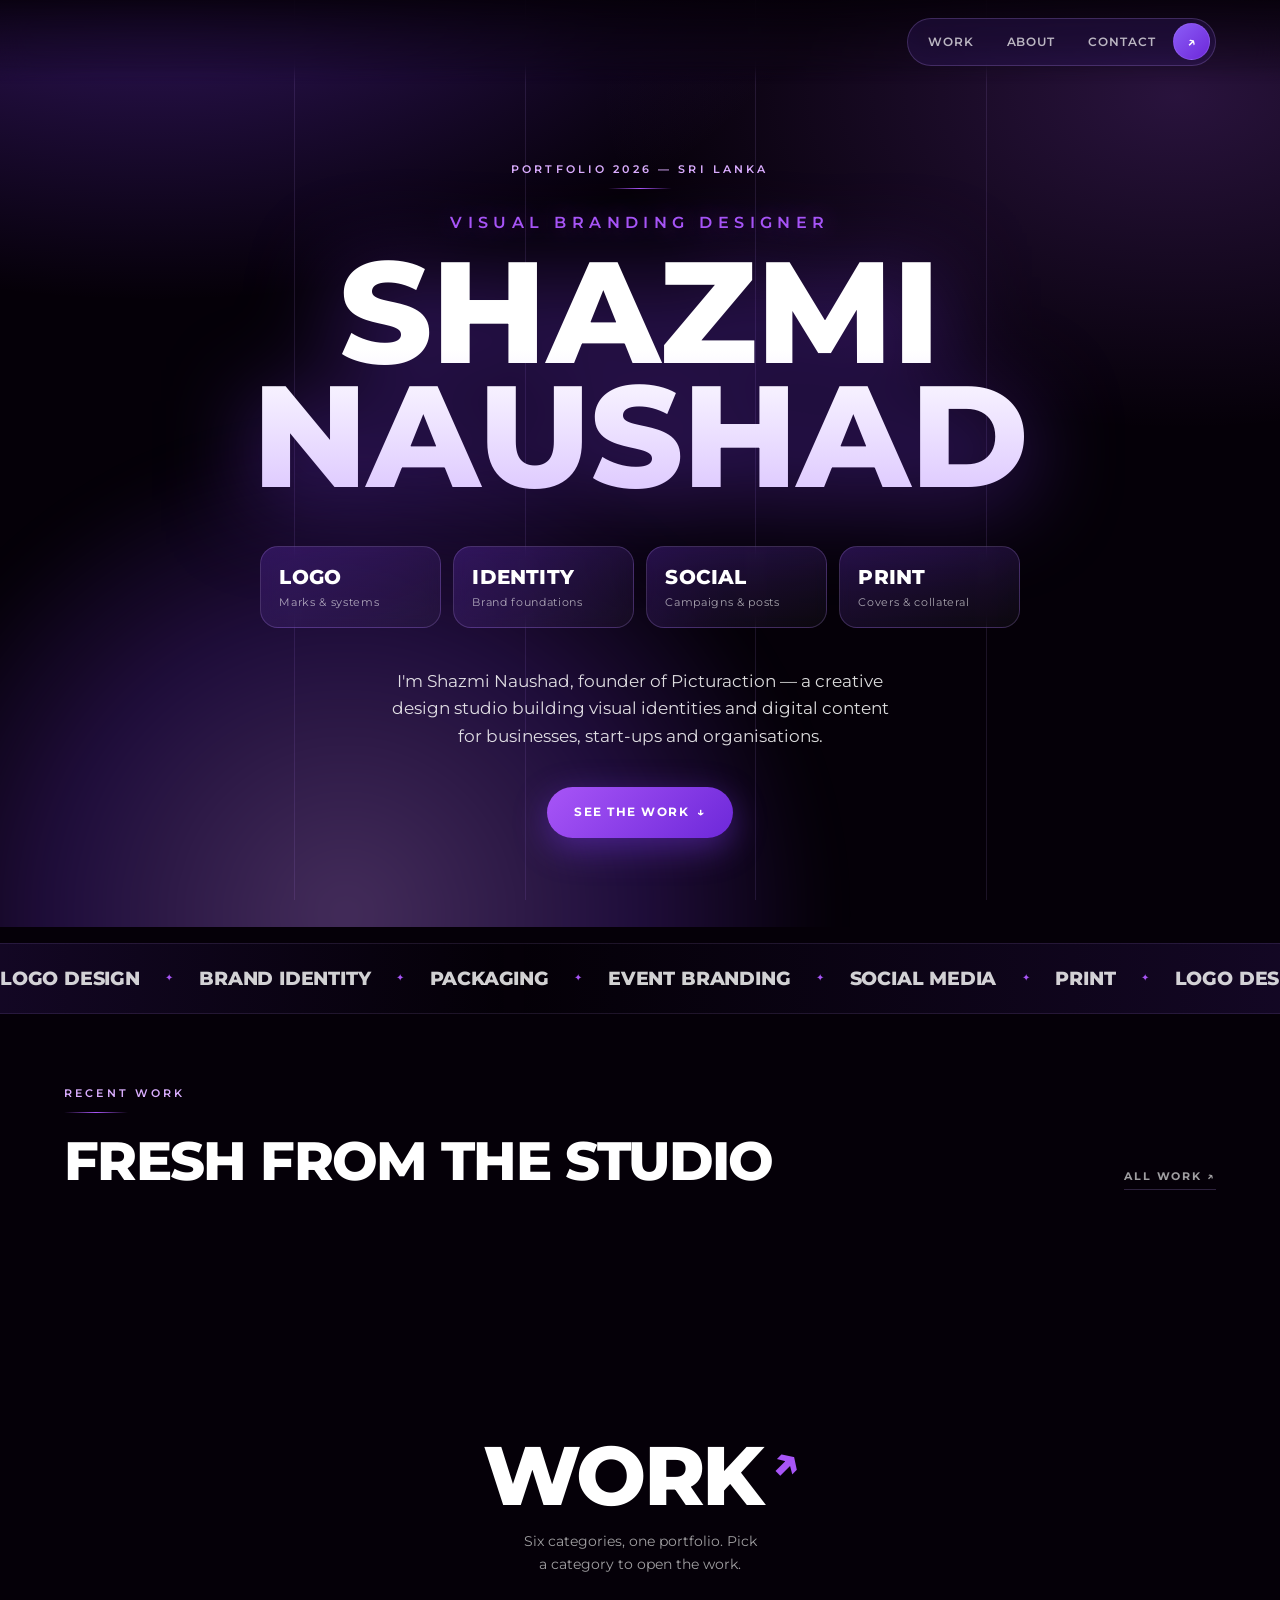
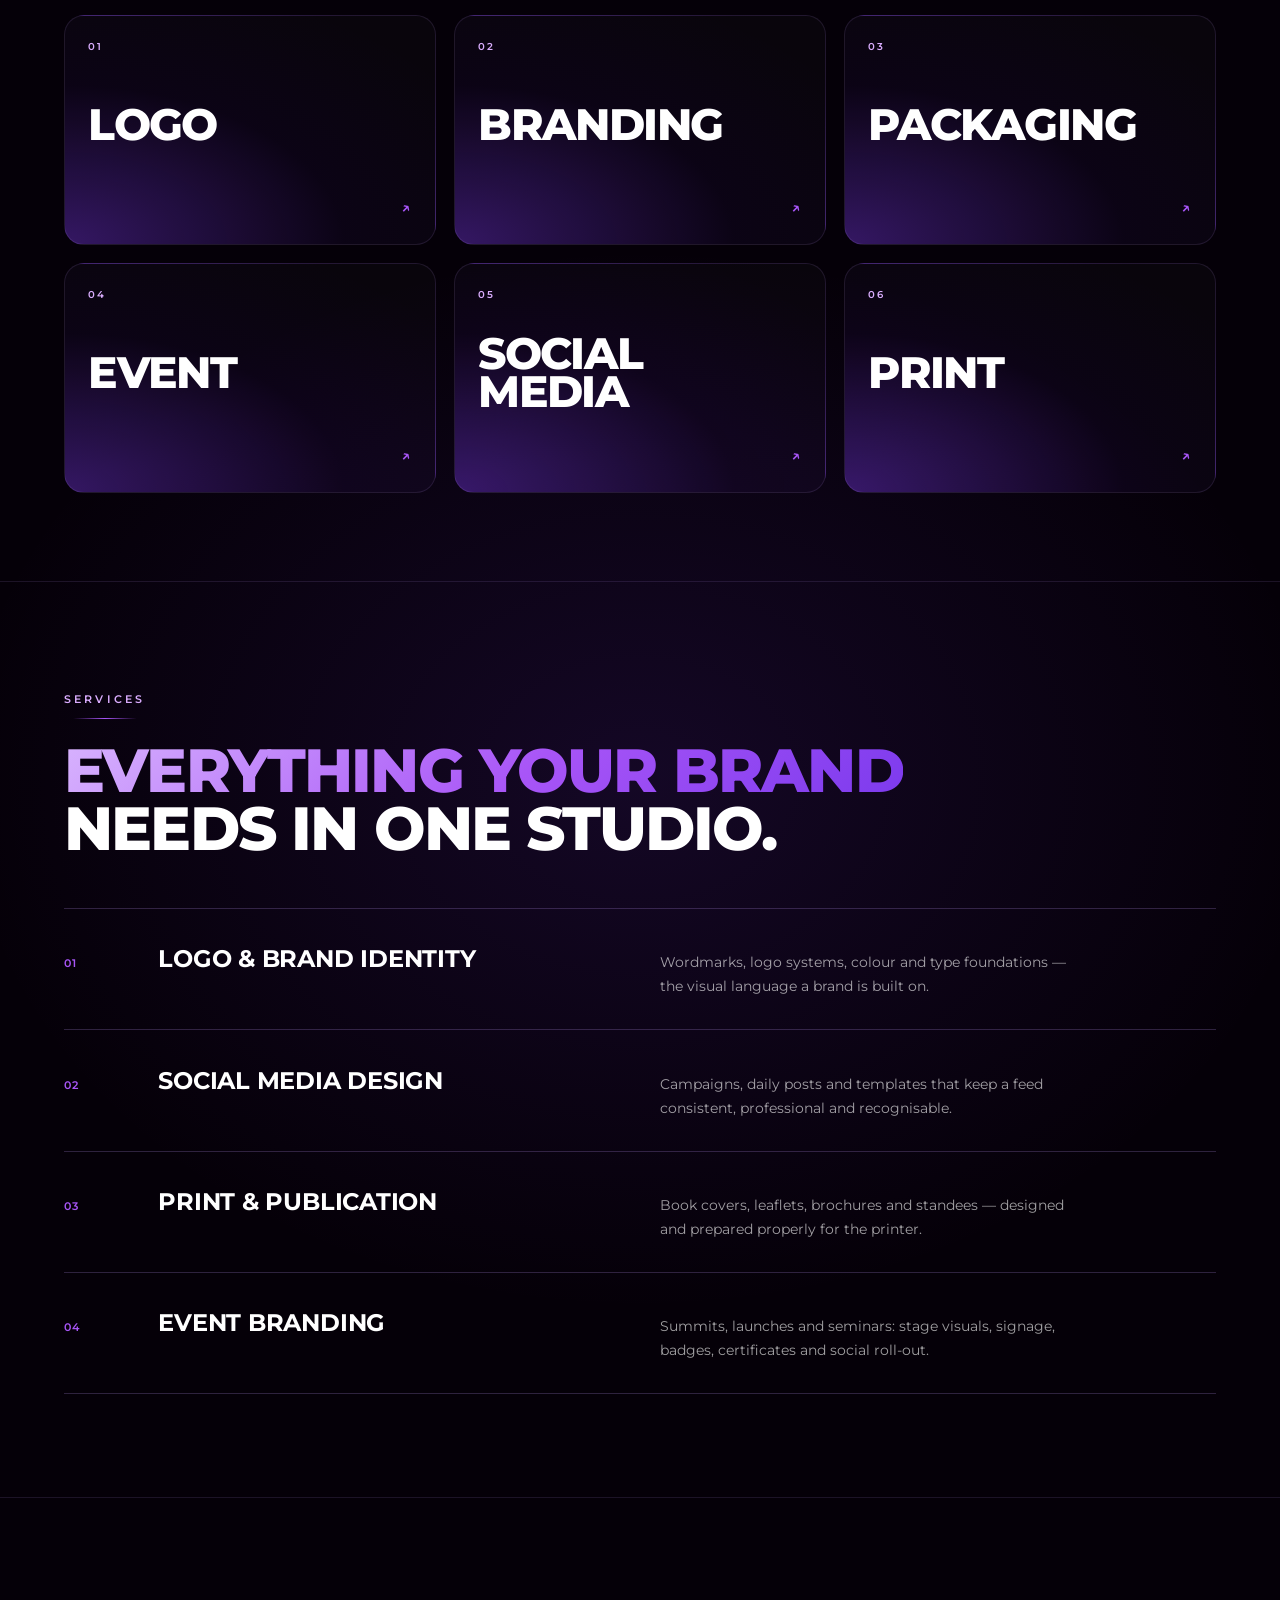
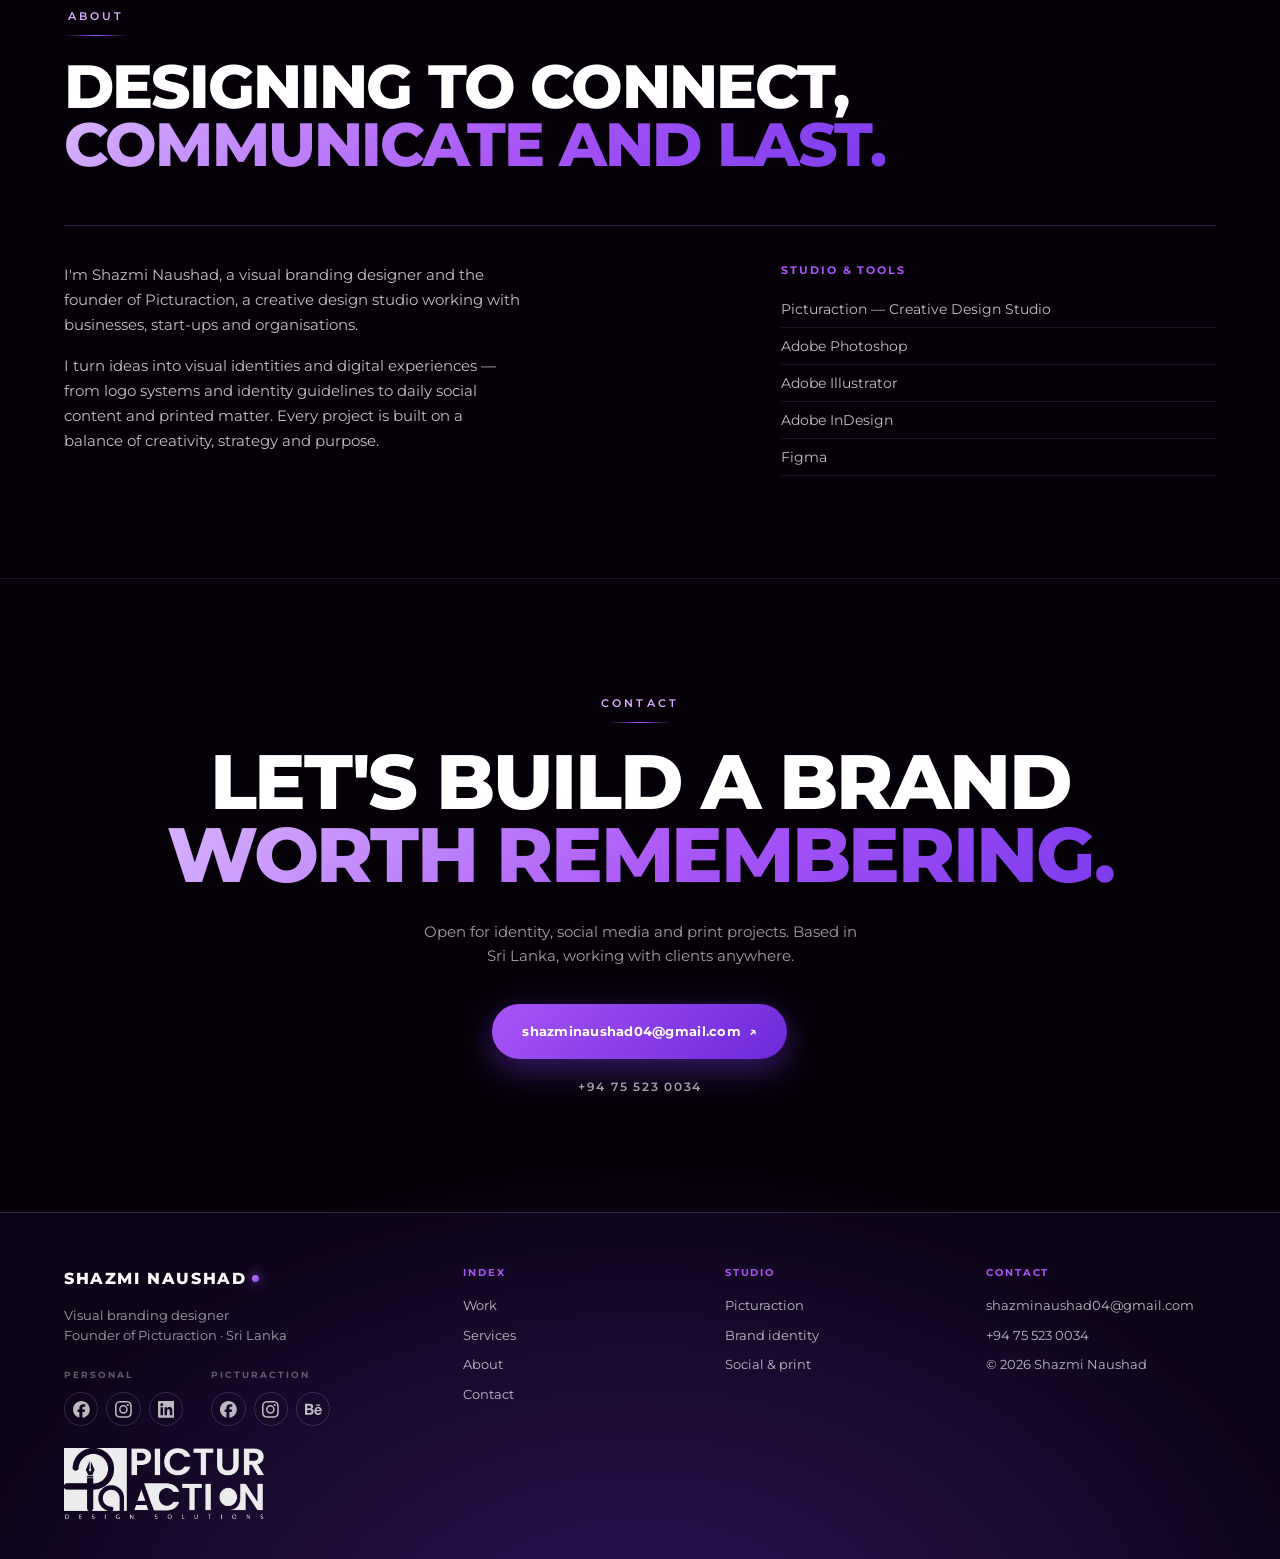
==== index.html @ e9bc5997 "Add files via upload" ====
<!DOCTYPE html>
<html lang="en">
<head>
<meta charset="utf-8" />
<meta name="viewport" content="width=device-width, initial-scale=1, viewport-fit=cover" />
<meta name="theme-color" content="#000000" />
  <link rel="icon" href="data:image/svg+xml,%3Csvg xmlns='http://www.w3.org/2000/svg' viewBox='0 0 32 32'%3E%3Crect width='32' height='32' rx='8' fill='%23050008'/%3E%3Ccircle cx='16' cy='16' r='7' fill='%23a855f7'/%3E%3C/svg%3E" />
<title>Shazmi Naushad — Visual Branding Designer</title>
<meta name="description" content="Visual branding designer and founder of Picturaction, based in Sri Lanka. Logo and brand identity, packaging, social media and print — selected work from the 2026 portfolio." />
<meta property="og:type" content="website" />
<meta property="og:site_name" content="Shazmi Naushad" />
<meta property="og:title" content="Shazmi Naushad — Visual Branding Designer" />
<meta property="og:description" content="Visual branding designer and founder of Picturaction, based in Sri Lanka. Logo and brand identity, packaging, social media and print — selected work from the 2026 portfolio." />
<meta property="og:url" content="<!--ORIGIN-->/" />
<meta property="og:image" content="<!--ORIGIN-->/share.jpg" />
<meta property="og:image:secure_url" content="<!--ORIGIN-->/share.jpg" />
<meta property="og:image:type" content="image/jpeg" />
<meta property="og:image:width" content="1200" />
<meta property="og:image:height" content="630" />
<meta property="og:image:alt" content="Shazmi Naushad portfolio cover — dark violet hero with the name Shazmi Naushad set in heavy uppercase type" />
<meta name="twitter:card" content="summary_large_image" />
<meta name="twitter:title" content="Shazmi Naushad — Visual Branding Designer" />
<meta name="twitter:description" content="Visual branding designer and founder of Picturaction, based in Sri Lanka. Logo and brand identity, packaging, social media and print — selected work from the 2026 portfolio." />
<meta name="twitter:image" content="<!--ORIGIN-->/share.jpg" />
<meta name="twitter:image:alt" content="Shazmi Naushad portfolio cover — dark violet hero with the name Shazmi Naushad set in heavy uppercase type" />
<link rel="canonical" href="<!--ORIGIN-->/" />
<link rel="preconnect" href="https://fonts.googleapis.com" />
<link rel="preconnect" href="https://fonts.gstatic.com" crossorigin />
<link href="https://fonts.googleapis.com/css2?family=Montserrat:wght@400;500;600;700;800&display=swap" rel="stylesheet" />
<link rel="stylesheet" href="styles.css" />
<script>document.documentElement.classList.add('js');</script>
</head>
<body>
<a class="skip" href="#work">Skip to work</a>

<div class="grid-lines" aria-hidden="true">
  <span></span><span></span><span></span><span></span><span></span>
</div>

<header class="topbar">
  <div class="page topbar-inner">
    <nav class="pill" aria-label="Sections">
      <a href="#work">Work</a>
      <a href="#about">About</a>
      <a href="#contact">Contact</a>
      <a class="round" href="mailto:shazminaushad04@gmail.com" aria-label="Email me">↗</a>
    </nav>
  </div>
</header>

<main id="top">
  <section class="hero">
    <div class="glow" aria-hidden="true"></div>
    <div class="page hero-inner">
      <p class="eyebrow" data-reveal>Portfolio 2026 — Sri Lanka</p>
      <h1 data-reveal>
        <span class="h1-kicker">visual branding designer</span>
        <span class="h1-name">shazmi<br />naushad</span>
      </h1>

      <div class="stats" data-stagger>
        <div class="stat" data-reveal><strong>Logo</strong><span>Marks &amp; systems</span></div>
        <div class="stat" data-reveal><strong>Identity</strong><span>Brand foundations</span></div>
        <div class="stat" data-reveal><strong>Social</strong><span>Campaigns &amp; posts</span></div>
        <div class="stat" data-reveal><strong>Print</strong><span>Covers &amp; collateral</span></div>
      </div>

      <p class="hero-copy" data-reveal>I'm Shazmi Naushad, founder of Picturaction — a creative design studio building visual identities and digital content for businesses, start-ups and organisations.</p>

      <a class="btn-primary" href="#work" data-reveal>See the work <span aria-hidden="true">↓</span></a>
    </div>
  </section>

  <div class="marquee" aria-hidden="true">
    <div class="marquee-track">
      <div class="marquee-group">
        <span>logo design</span><i>✦</i><span>brand identity</span><i>✦</i><span>packaging</span><i>✦</i><span>event branding</span><i>✦</i><span>social media</span><i>✦</i><span>print</span><i>✦</i>
      </div>
      <div class="marquee-group">
        <span>logo design</span><i>✦</i><span>brand identity</span><i>✦</i><span>packaging</span><i>✦</i><span>event branding</span><i>✦</i><span>social media</span><i>✦</i><span>print</span><i>✦</i>
      </div>
    </div>
  </div>

  <section class="recent" aria-labelledby="recent-title">
    <div class="page recent-head">
      <p class="eyebrow" data-reveal>Recent work</p>
      <div class="recent-row" data-reveal>
        <h2 id="recent-title" class="recent-title">Fresh from the studio</h2>
        <a class="link-arrow" href="#work">All work <span aria-hidden="true">↗</span></a>
      </div>
    </div>
    <div class="rail" data-rail>
      <!--RAIL-->
    </div>
  </section>

  <section id="work" class="work">
    <div class="page">
      <div class="sec-head" data-reveal>
        <h2>Work <span class="arrow" aria-hidden="true">↗</span></h2>
        <p class="sec-sub">Six categories, one portfolio. Pick a category to open the work.</p>
      </div>

      <div class="cat-grid" data-stagger>
        <a class="cat" data-reveal data-tilt href="logo.html">
          <span class="cat-num">01</span>
          <h3>Logo</h3>
          <span class="cat-foot"><span><!--COUNT:logo--></span><span class="cat-arrow" aria-hidden="true">↗</span></span>
        </a>
        <a class="cat" data-reveal data-tilt href="branding.html">
          <span class="cat-num">02</span>
          <h3>Branding</h3>
          <span class="cat-foot"><span><!--COUNT:branding--></span><span class="cat-arrow" aria-hidden="true">↗</span></span>
        </a>
        <a class="cat" data-reveal data-tilt href="packaging.html">
          <span class="cat-num">03</span>
          <h3>Packaging</h3>
          <span class="cat-foot"><span><!--COUNT:packaging--></span><span class="cat-arrow" aria-hidden="true">↗</span></span>
        </a>
        <a class="cat" data-reveal data-tilt href="event.html">
          <span class="cat-num">04</span>
          <h3>Event</h3>
          <span class="cat-foot"><span><!--COUNT:event--></span><span class="cat-arrow" aria-hidden="true">↗</span></span>
        </a>
        <a class="cat" data-reveal data-tilt href="social.html">
          <span class="cat-num">05</span>
          <h3>Social Media</h3>
          <span class="cat-foot"><span><!--COUNT:social--></span><span class="cat-arrow" aria-hidden="true">↗</span></span>
        </a>
        <a class="cat" data-reveal data-tilt href="print.html">
          <span class="cat-num">06</span>
          <h3>Print</h3>
          <span class="cat-foot"><span><!--COUNT:print--></span><span class="cat-arrow" aria-hidden="true">↗</span></span>
        </a>
      </div>
    </div>
  </section>

  <section id="services" class="services">
    <div class="page">
      <p class="eyebrow">Services</p>
      <h2 class="big-head" data-reveal><span class="violet">Everything your brand</span> needs in one studio.</h2>

      <div class="service-list" data-stagger>
        <div class="service" data-reveal>
          <span class="num">01</span>
          <h3>Logo &amp; brand identity</h3>
          <p>Wordmarks, logo systems, colour and type foundations — the visual language a brand is built on.</p>
        </div>
        <div class="service" data-reveal>
          <span class="num">02</span>
          <h3>Social media design</h3>
          <p>Campaigns, daily posts and templates that keep a feed consistent, professional and recognisable.</p>
        </div>
        <div class="service" data-reveal>
          <span class="num">03</span>
          <h3>Print &amp; publication</h3>
          <p>Book covers, leaflets, brochures and standees — designed and prepared properly for the printer.</p>
        </div>
        <div class="service" data-reveal>
          <span class="num">04</span>
          <h3>Event branding</h3>
          <p>Summits, launches and seminars: stage visuals, signage, badges, certificates and social roll-out.</p>
        </div>
      </div>
    </div>
  </section>

  <section id="about" class="about">
    <div class="page about-inner">
      <p class="eyebrow">About</p>
      <h2 class="big-head" data-reveal">Designing to connect, <span class="violet">communicate and last.</span></h2>

      <div class="about-cols" data-reveal>
        <div>
          <p>I'm Shazmi Naushad, a visual branding designer and the founder of Picturaction, a creative design studio working with businesses, start-ups and organisations.</p>
          <p>I turn ideas into visual identities and digital experiences — from logo systems and identity guidelines to daily social content and printed matter. Every project is built on a balance of creativity, strategy and purpose.</p>
        </div>
        <div>
          <h3 class="col-title">Studio &amp; tools</h3>
          <ul class="list">
            <li>Picturaction — Creative Design Studio</li>
            <li>Adobe Photoshop</li>
            <li>Adobe Illustrator</li>
            <li>Adobe InDesign</li>
            <li>Figma</li>
          </ul>
        </div>
      </div>
    </div>
  </section>

  <section id="contact" class="contact">
    <div class="page">
      <p class="eyebrow">Contact</p>
      <h2 class="contact-head" data-reveal>Let's build a brand<br /><span class="violet">worth remembering.</span></h2>
      <p class="contact-copy" data-reveal>Open for identity, social media and print projects. Based in Sri Lanka, working with clients anywhere.</p>
      <a class="btn-primary btn-mail" data-reveal href="mailto:shazminaushad04@gmail.com">shazminaushad04@gmail.com <span aria-hidden="true">↗</span></a>
      <a class="phone" data-reveal href="tel:+94755230034">+94 75 523 0034</a>
    </div>
  </section>
</main>

<footer class="site-footer">
  <div class="page footer-inner">
    <div class="footer-brand">
      <p class="logo">shazmi naushad<span class="logo-dot" aria-hidden="true"></span></p>
      <p class="footer-note">Visual branding designer<br />Founder of Picturaction · Sri Lanka</p>
      <div class="socials">
        <div class="social-group">
          <span class="social-label">Personal</span>
          <span class="social-row">
            <a class="social" href="https://www.facebook.com/mohammed.shazmi.1" target="_blank" rel="noopener noreferrer" aria-label="Facebook — Shazmi Naushad"><svg viewBox="0 0 24 24" aria-hidden="true" focusable="false"><path d="M9.101 23.691v-7.98H6.627v-3.667h2.474v-1.58c0-4.085 1.848-5.978 5.858-5.978.401 0 .955.042 1.468.103a8.68 8.68 0 0 1 1.141.195v3.325a8.623 8.623 0 0 0-.653-.036 26.805 26.805 0 0 0-.733-.009c-.707 0-1.259.096-1.675.309a1.686 1.686 0 0 0-.679.622c-.258.42-.374.995-.374 1.752v1.297h3.919l-.386 2.103-.287 1.564h-3.246v8.245C19.396 23.238 24 18.179 24 12.044c0-6.627-5.373-12-12-12s-12 5.373-12 12c0 5.628 3.874 10.35 9.101 11.647Z"/></svg></a>
            <a class="social" href="https://www.instagram.com/shaz.miiiiii/" target="_blank" rel="noopener noreferrer" aria-label="Instagram — Shazmi Naushad"><svg viewBox="0 0 24 24" aria-hidden="true" focusable="false"><path d="M7.0301.084c-1.2768.0602-2.1487.264-2.911.5634-.7888.3075-1.4575.72-2.1228 1.3877-.6652.6677-1.075 1.3368-1.3802 2.127-.2954.7638-.4956 1.6365-.552 2.914-.0564 1.2775-.0689 1.6882-.0626 4.947.0062 3.2586.0206 3.6671.0825 4.9473.061 1.2765.264 2.1482.5635 2.9107.308.7889.72 1.4573 1.388 2.1228.6679.6655 1.3365 1.0743 2.1285 1.38.7632.295 1.6361.4961 2.9134.552 1.2773.056 1.6884.069 4.9462.0627 3.2578-.0062 3.668-.0207 4.9478-.0814 1.28-.0607 2.147-.2652 2.9098-.5633.7889-.3086 1.4578-.72 2.1228-1.3881.665-.6682 1.0745-1.3378 1.3795-2.1284.2957-.7632.4966-1.636.552-2.9124.056-1.2809.0692-1.6898.063-4.948-.0063-3.2583-.021-3.6668-.0817-4.9465-.0607-1.2797-.264-2.1487-.5633-2.9117-.3084-.7889-.72-1.4568-1.3876-2.1228C21.2982 1.33 20.628.9208 19.8378.6165 19.074.321 18.2017.1197 16.9244.0645 15.6471.0093 15.236-.005 11.977.0014 8.718.0076 8.31.0215 7.0301.0839m.1402 21.6932c-1.17-.0509-1.8053-.2453-2.2287-.408-.5606-.216-.96-.4771-1.3819-.895-.422-.4178-.6811-.8186-.9-1.378-.1644-.4234-.3624-1.058-.4171-2.228-.0595-1.2645-.072-1.6442-.079-4.848-.007-3.2037.0053-3.583.0607-4.848.05-1.169.2456-1.805.408-2.2282.216-.5613.4762-.96.895-1.3816.4188-.4217.8184-.6814 1.3783-.9003.423-.1651 1.0575-.3614 2.227-.4171 1.2655-.06 1.6447-.072 4.848-.079 3.2033-.007 3.5835.005 4.8495.0608 1.169.0508 1.8053.2445 2.228.408.5608.216.96.4754 1.3816.895.4217.4194.6816.8176.9005 1.3787.1653.4217.3617 1.056.4169 2.2263.0602 1.2655.0739 1.645.0796 4.848.0058 3.203-.0055 3.5834-.061 4.848-.051 1.17-.245 1.8055-.408 2.2294-.216.5604-.4763.96-.8954 1.3814-.419.4215-.8181.6811-1.3783.9-.4224.1649-1.0577.3617-2.2262.4174-1.2656.0595-1.6448.072-4.8493.079-3.2045.007-3.5825-.006-4.848-.0608M16.953 5.5864A1.44 1.44 0 1 0 18.39 4.144a1.44 1.44 0 0 0-1.437 1.4424M5.8385 12.012c.0067 3.4032 2.7706 6.1557 6.173 6.1493 3.4026-.0065 6.157-2.7701 6.1506-6.1733-.0065-3.4032-2.771-6.1565-6.174-6.1498-3.403.0067-6.156 2.771-6.1496 6.1738M8 12.0077a4 4 0 1 1 4.008 3.9921A3.9996 3.9996 0 0 1 8 12.0077"/></svg></a>
            <a class="social" href="https://www.linkedin.com/in/shazmi-naushad-3157b5373" target="_blank" rel="noopener noreferrer" aria-label="LinkedIn — Shazmi Naushad"><svg viewBox="0 0 24 24" aria-hidden="true" focusable="false"><path d="M20.447 20.452h-3.554v-5.569c0-1.328-.027-3.037-1.852-3.037-1.853 0-2.136 1.445-2.136 2.939v5.667H9.351V9h3.414v1.561h.046c.477-.9 1.637-1.85 3.37-1.85 3.601 0 4.267 2.37 4.267 5.455v6.286zM5.337 7.433c-1.144 0-2.063-.926-2.063-2.065 0-1.138.92-2.063 2.063-2.063 1.14 0 2.064.925 2.064 2.063 0 1.139-.925 2.065-2.064 2.065zm1.782 13.019H3.555V9h3.564v11.452zM22.225 0H1.771C.792 0 0 .774 0 1.729v20.542C0 23.227.792 24 1.771 24h20.451C23.2 24 24 23.227 24 22.271V1.729C24 .774 23.2 0 22.222 0h.003z"/></svg></a>
          </span>
        </div>
        <div class="social-group">
          <span class="social-label">Picturaction</span>
          <span class="social-row">
            <a class="social" href="https://www.facebook.com/picturaction" target="_blank" rel="noopener noreferrer" aria-label="Facebook — Picturaction"><svg viewBox="0 0 24 24" aria-hidden="true" focusable="false"><path d="M9.101 23.691v-7.98H6.627v-3.667h2.474v-1.58c0-4.085 1.848-5.978 5.858-5.978.401 0 .955.042 1.468.103a8.68 8.68 0 0 1 1.141.195v3.325a8.623 8.623 0 0 0-.653-.036 26.805 26.805 0 0 0-.733-.009c-.707 0-1.259.096-1.675.309a1.686 1.686 0 0 0-.679.622c-.258.42-.374.995-.374 1.752v1.297h3.919l-.386 2.103-.287 1.564h-3.246v8.245C19.396 23.238 24 18.179 24 12.044c0-6.627-5.373-12-12-12s-12 5.373-12 12c0 5.628 3.874 10.35 9.101 11.647Z"/></svg></a>
            <a class="social" href="https://www.instagram.com/picturaction" target="_blank" rel="noopener noreferrer" aria-label="Instagram — Picturaction"><svg viewBox="0 0 24 24" aria-hidden="true" focusable="false"><path d="M7.0301.084c-1.2768.0602-2.1487.264-2.911.5634-.7888.3075-1.4575.72-2.1228 1.3877-.6652.6677-1.075 1.3368-1.3802 2.127-.2954.7638-.4956 1.6365-.552 2.914-.0564 1.2775-.0689 1.6882-.0626 4.947.0062 3.2586.0206 3.6671.0825 4.9473.061 1.2765.264 2.1482.5635 2.9107.308.7889.72 1.4573 1.388 2.1228.6679.6655 1.3365 1.0743 2.1285 1.38.7632.295 1.6361.4961 2.9134.552 1.2773.056 1.6884.069 4.9462.0627 3.2578-.0062 3.668-.0207 4.9478-.0814 1.28-.0607 2.147-.2652 2.9098-.5633.7889-.3086 1.4578-.72 2.1228-1.3881.665-.6682 1.0745-1.3378 1.3795-2.1284.2957-.7632.4966-1.636.552-2.9124.056-1.2809.0692-1.6898.063-4.948-.0063-3.2583-.021-3.6668-.0817-4.9465-.0607-1.2797-.264-2.1487-.5633-2.9117-.3084-.7889-.72-1.4568-1.3876-2.1228C21.2982 1.33 20.628.9208 19.8378.6165 19.074.321 18.2017.1197 16.9244.0645 15.6471.0093 15.236-.005 11.977.0014 8.718.0076 8.31.0215 7.0301.0839m.1402 21.6932c-1.17-.0509-1.8053-.2453-2.2287-.408-.5606-.216-.96-.4771-1.3819-.895-.422-.4178-.6811-.8186-.9-1.378-.1644-.4234-.3624-1.058-.4171-2.228-.0595-1.2645-.072-1.6442-.079-4.848-.007-3.2037.0053-3.583.0607-4.848.05-1.169.2456-1.805.408-2.2282.216-.5613.4762-.96.895-1.3816.4188-.4217.8184-.6814 1.3783-.9003.423-.1651 1.0575-.3614 2.227-.4171 1.2655-.06 1.6447-.072 4.848-.079 3.2033-.007 3.5835.005 4.8495.0608 1.169.0508 1.8053.2445 2.228.408.5608.216.96.4754 1.3816.895.4217.4194.6816.8176.9005 1.3787.1653.4217.3617 1.056.4169 2.2263.0602 1.2655.0739 1.645.0796 4.848.0058 3.203-.0055 3.5834-.061 4.848-.051 1.17-.245 1.8055-.408 2.2294-.216.5604-.4763.96-.8954 1.3814-.419.4215-.8181.6811-1.3783.9-.4224.1649-1.0577.3617-2.2262.4174-1.2656.0595-1.6448.072-4.8493.079-3.2045.007-3.5825-.006-4.848-.0608M16.953 5.5864A1.44 1.44 0 1 0 18.39 4.144a1.44 1.44 0 0 0-1.437 1.4424M5.8385 12.012c.0067 3.4032 2.7706 6.1557 6.173 6.1493 3.4026-.0065 6.157-2.7701 6.1506-6.1733-.0065-3.4032-2.771-6.1565-6.174-6.1498-3.403.0067-6.156 2.771-6.1496 6.1738M8 12.0077a4 4 0 1 1 4.008 3.9921A3.9996 3.9996 0 0 1 8 12.0077"/></svg></a>
            <a class="social" href="https://www.behance.net/picturaction" target="_blank" rel="noopener noreferrer" aria-label="Behance — Picturaction"><svg viewBox="0 0 24 24" aria-hidden="true" focusable="false"><path d="M16.969 16.927a2.561 2.561 0 0 0 1.901.677 2.501 2.501 0 0 0 1.531-.475c.362-.235.636-.584.779-.99h2.585a5.091 5.091 0 0 1-1.9 2.896 5.292 5.292 0 0 1-3.091.88 5.839 5.839 0 0 1-2.284-.433 4.871 4.871 0 0 1-1.723-1.211 5.657 5.657 0 0 1-1.08-1.874 7.057 7.057 0 0 1-.383-2.393c-.005-.8.129-1.595.396-2.349a5.313 5.313 0 0 1 5.088-3.604 4.87 4.87 0 0 1 2.376.563c.661.362 1.231.87 1.668 1.485a6.2 6.2 0 0 1 .943 2.133c.194.821.263 1.666.205 2.508h-7.699c-.063.79.184 1.574.688 2.187ZM6.947 4.084a8.065 8.065 0 0 1 1.928.198 4.29 4.29 0 0 1 1.49.638c.418.303.748.711.958 1.182.241.579.357 1.203.341 1.83a3.506 3.506 0 0 1-.506 1.961 3.726 3.726 0 0 1-1.503 1.287 3.588 3.588 0 0 1 2.027 1.437c.464.747.697 1.615.67 2.494a4.593 4.593 0 0 1-.423 2.032 3.945 3.945 0 0 1-1.163 1.413 5.114 5.114 0 0 1-1.683.807 7.135 7.135 0 0 1-1.928.259H0V4.084h6.947Zm-.235 12.9c.308.004.616-.029.916-.099a2.18 2.18 0 0 0 .766-.332c.228-.158.411-.371.534-.619.142-.317.208-.663.191-1.009a2.08 2.08 0 0 0-.642-1.715 2.618 2.618 0 0 0-1.696-.505h-3.54v4.279h3.471Zm13.635-5.967a2.13 2.13 0 0 0-1.654-.619 2.336 2.336 0 0 0-1.163.259 2.474 2.474 0 0 0-.738.62 2.359 2.359 0 0 0-.396.792c-.074.239-.12.485-.137.734h4.769a3.239 3.239 0 0 0-.679-1.785l-.002-.001Zm-13.813-.648a2.254 2.254 0 0 0 1.423-.433c.399-.355.607-.88.56-1.413a1.916 1.916 0 0 0-.178-.891 1.298 1.298 0 0 0-.495-.533 1.851 1.851 0 0 0-.711-.274 3.966 3.966 0 0 0-.835-.073H3.241v3.631h3.293v-.014ZM21.62 5.122h-5.976v1.527h5.976V5.122Z"/></svg></a>
          </span>
        </div>
      </div>
      <p class="footer-mark"><img src="picturaction-white.png" alt="Picturaction — Design Solutions" width="720" height="254" loading="lazy" decoding="async" /></p>
    </div>
    <div class="footer-col">
      <h4>Index</h4>
      <a href="#work">Work</a>
      <a href="#services">Services</a>
      <a href="#about">About</a>
      <a href="#contact">Contact</a>
    </div>
    <div class="footer-col">
      <h4>Studio</h4>
      <p>Picturaction</p>
      <p>Brand identity</p>
      <p>Social &amp; print</p>
    </div>
    <div class="footer-col">
      <h4>Contact</h4>
      <a href="mailto:shazminaushad04@gmail.com">shazminaushad04@gmail.com</a>
      <a href="tel:+94755230034">+94 75 523 0034</a>
      <p>© <span data-year>2026</span> Shazmi Naushad</p>
    </div>
  </div>
</footer>

<script src="script.js"></script>
</body>
</html>
---- styles.css ----
:root {
  --bg: #050008;
  --panel: rgba(255, 255, 255, 0.045);
  --panel-2: rgba(124, 58, 237, 0.12);
  --violet: #a855f7;
  --violet-deep: #7c3aed;
  --lav: #daadfe;
  --text: #ffffff;
  --muted: rgba(255, 255, 255, 0.62);
  --dim: rgba(255, 255, 255, 0.34);
  --line: rgba(196, 156, 255, 0.22);
  --line-soft: rgba(196, 156, 255, 0.12);
  --font: "Montserrat", "Helvetica Neue", Helvetica, Arial, sans-serif;
  --pad: clamp(1.25rem, 5vw, 4rem);
}

* { box-sizing: border-box; }

html {
  scroll-behavior: smooth;
  -webkit-text-size-adjust: 100%;
  background: var(--bg);
}

body {
  margin: 0;
  background: var(--bg);
  color: var(--text);
  font-family: var(--font);
  font-size: clamp(0.95rem, 0.3vw + 0.88rem, 1.02rem);
  line-height: 1.65;
  -webkit-font-smoothing: antialiased;
  overflow-x: hidden;
  background-image:
    radial-gradient(1100px 620px at 12% -6%, rgba(124, 58, 237, 0.42), transparent 62%),
    radial-gradient(900px 520px at 92% 8%, rgba(168, 85, 247, 0.22), transparent 64%),
    radial-gradient(900px 700px at 50% 50%, rgba(124, 58, 237, 0.13), transparent 76%),
    radial-gradient(1200px 800px at 50% 108%, rgba(124, 58, 237, 0.3), transparent 62%);
  background-repeat: no-repeat;
  background-size: 100% 1400px, 100% 1200px, 100% 1900px, 100% 1200px;
  background-position: top, top, center, bottom, center;
}

img { display: block; max-width: 100%; height: auto; }
a { color: inherit; text-decoration: none; }
button { font: inherit; color: inherit; cursor: pointer; }

.page {
  width: 100%;
  max-width: 1320px;
  margin: 0 auto;
  padding-left: var(--pad);
  padding-right: var(--pad);
  position: relative;
  z-index: 2;
}

.skip { position: absolute; left: -9999px; }
.skip:focus {
  left: 1rem; top: 1rem; z-index: 99;
  background: var(--violet); color: #fff;
  padding: 0.6rem 1.1rem; border-radius: 999px;
}

/* ---------- background grid ---------- */

.grid-lines {
  position: fixed;
  inset: 0;
  z-index: 0;
  pointer-events: none;
  display: grid;
  grid-template-columns: repeat(5, 1fr);
  max-width: 1320px;
  margin: 0 auto;
  padding: 0 var(--pad);
}

.grid-lines span { border-left: 1px solid var(--line-soft); }
.grid-lines span:first-child { border-left: 0; }

/* ---------- topbar ---------- */

.topbar {
  position: sticky;
  top: 0;
  z-index: 40;
  padding: 1.1rem 0;
  backdrop-filter: blur(14px);
  background: linear-gradient(to bottom, rgba(5, 0, 8, 0.85), rgba(5, 0, 8, 0));
  -webkit-mask-image: linear-gradient(to bottom, #000 78%, transparent);
  mask-image: linear-gradient(to bottom, #000 78%, transparent);
}

.topbar-inner {
  display: flex;
  align-items: center;
  justify-content: flex-end;
  gap: 1.5rem;
}

.logo {
  margin: 0;
  font-size: 0.95rem;
  font-weight: 800;
  letter-spacing: 0.1em;
  text-transform: uppercase;
  display: inline-flex;
  align-items: center;
  gap: 0.35rem;
  line-height: 1;
}

.logo-dot {
  width: 7px;
  height: 7px;
  border-radius: 50%;
  background: linear-gradient(135deg, #c084fc, #7c3aed);
  display: inline-block;
  box-shadow: 0 0 12px rgba(168, 85, 247, 0.9);
}

.pill {
  display: flex;
  align-items: center;
  gap: 0.15rem;
  padding: 0.3rem;
  border: 1px solid var(--line);
  border-radius: 999px;
  background: rgba(124, 58, 237, 0.14);
  backdrop-filter: blur(18px);
}

.pill a {
  padding: 0.5rem 0.95rem;
  border-radius: 999px;
  font-size: 0.75rem;
  font-weight: 600;
  letter-spacing: 0.08em;
  text-transform: uppercase;
  color: rgba(255, 255, 255, 0.7);
  transition: color 0.25s ease, background 0.25s ease;
}

.pill a:hover { color: #fff; background: rgba(168, 85, 247, 0.22); }

.pill .round {
  width: 2.3rem;
  height: 2.3rem;
  display: grid;
  place-items: center;
  border: 1px solid var(--line);
  border-radius: 50%;
  padding: 0;
  font-size: 0.95rem;
  color: #fff;
  background: linear-gradient(135deg, #8b5cf6, #6d28d9);
  transition: box-shadow 0.3s ease, transform 0.3s ease;
}

.pill .round:hover {
  box-shadow: 0 0 26px rgba(168, 85, 247, 0.75);
  transform: translateY(-1px);
}

/* ---------- hero ---------- */

.hero {
  position: relative;
  padding-top: clamp(2.5rem, 6vw, 5rem);
  padding-bottom: clamp(3rem, 7vw, 6rem);
  overflow: hidden;
}

.glow {
  position: absolute;
  bottom: -38vw;
  left: -12vw;
  width: min(1000px, 105vw);
  aspect-ratio: 1 / 1;
  border-radius: 50%;
  background: radial-gradient(circle at 50% 50%, rgba(192, 132, 252, 0.34), rgba(124, 58, 237, 0.22) 42%, rgba(88, 28, 135, 0) 68%);
  filter: blur(24px);
  z-index: 0;
  pointer-events: none;
}

.hero-inner {
  display: flex;
  flex-direction: column;
  align-items: center;
  text-align: center;
}

.eyebrow {
  margin: 0 0 1.4rem;
  font-size: 0.7rem;
  font-weight: 600;
  letter-spacing: 0.28em;
  text-transform: uppercase;
  color: var(--lav);
  display: inline-flex;
  flex-direction: column;
  align-items: center;
  gap: 0.6rem;
}

.eyebrow::after {
  content: "";
  width: 64px;
  height: 1px;
  background: linear-gradient(90deg, transparent, var(--violet), transparent);
}

.hero h1 {
  margin: 0;
  font-weight: 800;
  text-transform: uppercase;
  line-height: 0.86;
  letter-spacing: -0.03em;
}

.hero h1 span { display: block; }

.h1-kicker {
  font-size: clamp(0.72rem, 1.5vw, 1rem);
  font-weight: 600;
  letter-spacing: 0.34em;
  color: var(--violet);
  line-height: 1.4;
  margin-bottom: 1rem;
  text-shadow: 0 0 24px rgba(168, 85, 247, 0.6);
}

.h1-name {
  font-size: clamp(3rem, 11.5vw, 9rem);
  background: linear-gradient(180deg, #ffffff 40%, #ddc8ff 100%);
  -webkit-background-clip: text;
  background-clip: text;
  color: transparent;
  filter: drop-shadow(0 14px 46px rgba(124, 58, 237, 0.55));
}

.stats {
  display: grid;
  grid-template-columns: repeat(4, minmax(0, 1fr));
  gap: 0.75rem;
  width: min(100%, 760px);
  margin: clamp(2rem, 4vw, 3rem) 0 0;
}

.stat {
  border-radius: 18px;
  background: linear-gradient(160deg, rgba(124, 58, 237, 0.26), rgba(255, 255, 255, 0.03));
  border: 1px solid var(--line);
  padding: 1.1rem 1.15rem 0.95rem;
  text-align: left;
  backdrop-filter: blur(8px);
}

.stat strong {
  display: block;
  font-size: clamp(0.95rem, 1.7vw, 1.25rem);
  font-weight: 800;
  text-transform: uppercase;
  letter-spacing: 0.01em;
  line-height: 1.2;
  color: #fff;
}

.stat span {
  display: block;
  margin-top: 0.35rem;
  font-size: 0.68rem;
  color: var(--muted);
  letter-spacing: 0.06em;
}

.hero-copy {
  margin: clamp(1.75rem, 3.5vw, 2.5rem) 0 0;
  max-width: 46ch;
  font-size: clamp(0.98rem, 1.3vw, 1.1rem);
  line-height: 1.65;
  color: rgba(255, 255, 255, 0.86);
  text-wrap: pretty;
}

.btn-primary {
  display: inline-flex;
  align-items: center;
  gap: 0.5rem;
  margin-top: clamp(1.5rem, 3vw, 2.25rem);
  padding: 0.95rem 1.7rem;
  border-radius: 999px;
  background: linear-gradient(135deg, #a855f7, #6d28d9);
  color: #fff;
  font-size: 0.78rem;
  font-weight: 700;
  letter-spacing: 0.12em;
  text-transform: uppercase;
  box-shadow: 0 10px 34px rgba(124, 58, 237, 0.45);
  transition: transform 0.3s ease, box-shadow 0.3s ease;
}

.btn-primary:hover {
  transform: translateY(-2px);
  box-shadow: 0 16px 44px rgba(168, 85, 247, 0.6);
}

/* ---------- section heads ---------- */

.sec-head {
  display: flex;
  flex-direction: column;
  align-items: center;
  text-align: center;
  gap: 1rem;
  margin-bottom: clamp(1.75rem, 3vw, 2.5rem);
}

.sec-head h2 {
  margin: 0;
  font-size: clamp(2.4rem, 7vw, 5.2rem);
  font-weight: 800;
  text-transform: uppercase;
  letter-spacing: -0.03em;
  line-height: 0.92;
  display: inline-flex;
  align-items: flex-start;
  gap: 0.12em;
}

.arrow {
  font-size: 0.55em;
  line-height: 1;
  transform: translateY(0.05em);
  color: var(--violet);
}

.sec-sub {
  margin: 0;
  max-width: 46ch;
  color: var(--muted);
  font-size: 0.9rem;
  text-wrap: balance;
}

/* ---------- work ---------- */

.work { padding: clamp(3rem, 7vw, 5.5rem) 0; }

.filters {
  display: flex;
  flex-wrap: wrap;
  justify-content: center;
  gap: 0.5rem;
  margin-bottom: clamp(1.75rem, 3vw, 2.5rem);
}

.filter {
  display: inline-flex;
  align-items: center;
  gap: 0.5rem;
  padding: 0.6rem 1.15rem;
  border-radius: 999px;
  border: 1px solid var(--line);
  background: rgba(124, 58, 237, 0.1);
  color: rgba(255, 255, 255, 0.75);
  font-size: 0.72rem;
  font-weight: 600;
  letter-spacing: 0.1em;
  text-transform: uppercase;
  transition: background 0.25s ease, color 0.25s ease, border-color 0.25s ease;
}

.filter span { font-size: 0.68rem; color: rgba(255, 255, 255, 0.42); }
.filter:hover { color: #fff; border-color: rgba(196, 156, 255, 0.5); }

.filter.is-active {
  background: linear-gradient(135deg, #a855f7, #6d28d9);
  border-color: transparent;
  color: #fff;
  box-shadow: 0 8px 26px rgba(124, 58, 237, 0.45);
}

.filter.is-active span { color: rgba(255, 255, 255, 0.8); }

.cards {
  display: grid;
  grid-template-columns: repeat(3, minmax(0, 1fr));
  gap: clamp(0.7rem, 1.5vw, 1.1rem);
}

.card {
  border-radius: 20px;
  overflow: hidden;
  background: var(--panel);
  border: 1px solid var(--line-soft);
  transition: border-color 0.35s ease, transform 0.45s cubic-bezier(0.16, 0.7, 0.2, 1), box-shadow 0.45s ease;
}

.card:hover {
  border-color: var(--line);
  transform: translateY(-4px);
  box-shadow: 0 24px 60px rgba(88, 28, 135, 0.55);
}

.card-media {
  aspect-ratio: 16 / 9;
  overflow: hidden;
  background: #0a0410;
}

.card-media img {
  width: 100%;
  height: 100%;
  object-fit: cover;
  transition: transform 1s cubic-bezier(0.16, 0.7, 0.2, 1), filter 0.5s ease;
}

.card:hover .card-media img { transform: scale(1.04); }

.card-meta {
  display: grid;
  grid-template-columns: 1fr auto;
  gap: 0.2rem 0.75rem;
  align-items: baseline;
  padding: 0.95rem 1.15rem 1.05rem;
  border-top: 1px solid var(--line-soft);
}

.card-meta h3 {
  margin: 0;
  font-size: 0.95rem;
  font-weight: 700;
  letter-spacing: 0.01em;
}

.card-meta p {
  margin: 0;
  grid-column: 1 / 2;
  font-size: 0.72rem;
  color: var(--muted);
  letter-spacing: 0.02em;
}

.tag {
  grid-row: 1 / 2;
  grid-column: 2 / 3;
  font-size: 0.62rem;
  font-weight: 600;
  letter-spacing: 0.14em;
  text-transform: uppercase;
  color: var(--violet);
}

.card.is-hidden { display: none; }

/* ---------- services ---------- */

.services {
  padding: clamp(3.5rem, 8vw, 7rem) 0;
  border-top: 1px solid var(--line-soft);
}

.big-head {
  margin: 0 0 clamp(2rem, 4vw, 3.5rem);
  font-size: clamp(1.9rem, 5.2vw, 3.8rem);
  font-weight: 800;
  text-transform: uppercase;
  line-height: 0.95;
  letter-spacing: -0.03em;
  max-width: 20ch;
  text-wrap: balance;
}

.violet {
  background: linear-gradient(135deg, #d8b4fe, #a855f7 55%, #7c3aed);
  -webkit-background-clip: text;
  background-clip: text;
  color: transparent;
}

.service-list { border-top: 1px solid var(--line); }

.service {
  display: grid;
  grid-template-columns: 3.5rem minmax(0, 1fr) minmax(0, 1.2fr);
  gap: 1rem clamp(1rem, 3vw, 3rem);
  align-items: baseline;
  padding: clamp(1.25rem, 2.5vw, 1.9rem) 0;
  border-bottom: 1px solid var(--line);
  transition: border-color 0.3s ease;
}

.service:hover { border-color: rgba(196, 156, 255, 0.5); }

.num {
  font-size: 0.68rem;
  font-weight: 600;
  letter-spacing: 0.1em;
  color: var(--violet);
}

.service h3 {
  margin: 0;
  font-size: clamp(1.05rem, 1.9vw, 1.5rem);
  font-weight: 700;
  letter-spacing: -0.01em;
  text-transform: uppercase;
}

.service p {
  margin: 0;
  color: var(--muted);
  font-size: 0.9rem;
  max-width: 46ch;
}

/* ---------- about ---------- */

.about {
  padding: clamp(3.5rem, 8vw, 7rem) 0;
  border-top: 1px solid var(--line-soft);
}

.about-inner { display: block; }

.about-cols {
  display: grid;
  grid-template-columns: minmax(0, 1.5fr) minmax(0, 1fr);
  gap: clamp(2rem, 5vw, 4rem);
  border-top: 1px solid var(--line);
  padding-top: clamp(1.5rem, 3vw, 2.25rem);
}

.about-cols p {
  margin: 0 0 1rem;
  color: rgba(255, 255, 255, 0.75);
  max-width: 46ch;
  font-size: 0.95rem;
}

.col-title {
  margin: 0 0 1.1rem;
  font-size: 0.68rem;
  font-weight: 700;
  letter-spacing: 0.18em;
  text-transform: uppercase;
  color: var(--violet);
}

.list {
  list-style: none;
  margin: 0;
  padding: 0;
  display: grid;
  gap: 0.4rem;
}

.list li {
  padding-bottom: 0.4rem;
  border-bottom: 1px solid var(--line-soft);
  font-size: 0.88rem;
  color: rgba(255, 255, 255, 0.75);
}

/* ---------- contact ---------- */

.contact {
  padding: clamp(4rem, 9vw, 8rem) 0;
  border-top: 1px solid var(--line-soft);
  text-align: center;
  position: relative;
  overflow: hidden;
}

.contact .page {
  display: flex;
  flex-direction: column;
  align-items: center;
}

.contact-head {
  margin: 0;
  font-size: clamp(2rem, 6.6vw, 4.8rem);
  font-weight: 800;
  text-transform: uppercase;
  line-height: 0.95;
  letter-spacing: -0.03em;
}

.contact-copy {
  margin: clamp(1.25rem, 2.5vw, 1.75rem) 0 0;
  max-width: 44ch;
  color: var(--muted);
  font-size: 0.92rem;
}

.btn-mail { font-size: 0.8rem; padding: 1.05rem 1.9rem; text-transform: none; letter-spacing: 0.02em; }

.phone {
  margin-top: 1.1rem;
  font-size: 0.78rem;
  font-weight: 600;
  letter-spacing: 0.14em;
  color: var(--muted);
  transition: color 0.25s ease;
}

.phone:hover { color: var(--lav); }

/* ---------- footer ---------- */

.site-footer {
  border-top: 1px solid var(--line);
  padding: clamp(2rem, 4vw, 3.5rem) 0 2.5rem;
  background: rgba(124, 58, 237, 0.06);
}

.footer-inner {
  display: grid;
  grid-template-columns: minmax(0, 1.6fr) repeat(3, minmax(0, 1fr));
  gap: 2rem;
}

.footer-brand .logo { font-size: 1rem; }

.footer-note {
  margin: 0.9rem 0 0;
  font-size: 0.8rem;
  color: var(--muted);
  line-height: 1.6;
}

.footer-col { display: flex; flex-direction: column; gap: 0.5rem; }

.footer-col h4 {
  margin: 0 0 0.35rem;
  font-size: 0.64rem;
  font-weight: 700;
  letter-spacing: 0.18em;
  text-transform: uppercase;
  color: var(--violet);
}

.footer-col a,
.footer-col p {
  margin: 0;
  font-size: 0.82rem;
  color: rgba(255, 255, 255, 0.72);
}

.footer-col a:hover { color: #fff; }

.footer-mark {
  margin: 1.35rem 0 0;
  max-width: 200px;
}

.footer-mark img {
  display: block;
  width: 100%;
  height: auto;
  opacity: 0.92;
}

.socials {
  display: flex;
  flex-wrap: wrap;
  gap: 1.1rem 1.75rem;
  margin-top: 1.35rem;
}

.social-group {
  display: flex;
  flex-direction: column;
  gap: 0.55rem;
}

.social-label {
  font-size: 0.56rem;
  font-weight: 700;
  letter-spacing: 0.22em;
  text-transform: uppercase;
  color: var(--dim);
}

.social-row {
  display: flex;
  align-items: center;
  gap: 0.5rem;
}

.social {
  display: grid;
  place-items: center;
  width: 2.15rem;
  height: 2.15rem;
  border: 1px solid var(--line);
  border-radius: 50%;
  color: rgba(255, 255, 255, 0.72);
  transition: color 0.25s ease, border-color 0.25s ease, background 0.25s ease, transform 0.25s ease;
}

.social svg {
  width: 1.05rem;
  height: 1.05rem;
  fill: currentColor;
}

.social:hover,
.social:focus-visible {
  color: #fff;
  border-color: var(--violet);
  background: rgba(168, 85, 247, 0.16);
  transform: translateY(-2px);
}

/* ---------- reveal ---------- */

.js .reveal {
  opacity: 0;
  transform: translateY(18px);
  transition: opacity 0.9s ease, transform 0.9s cubic-bezier(0.16, 0.7, 0.2, 1);
}

.js .reveal.is-visible { opacity: 1; transform: none; }

@media (prefers-reduced-motion: reduce) {
  html { scroll-behavior: auto; }
  .js .reveal { opacity: 1; transform: none; transition: none; }
  .card-media img { transition: none; }
}

/* ---------- responsive ---------- */

@media (max-width: 960px) {
  .cards { grid-template-columns: repeat(2, minmax(0, 1fr)); }
  .about-cols { grid-template-columns: 1fr; }
  .about-cols > :first-child { grid-column: auto; }
  .service { grid-template-columns: 2.5rem minmax(0, 1fr); }
  .service p { grid-column: 2 / 3; }
  .footer-inner { grid-template-columns: 1fr 1fr; }
  .footer-brand { grid-column: 1 / -1; }
}

@media (max-width: 640px) {
  .h1-name { font-size: clamp(2.7rem, 15vw, 4.2rem); }
  .stats { grid-template-columns: 1fr 1fr; }
  .cards { grid-template-columns: 1fr; }
  .pill a:not(.round) { flex: 1 1 auto; text-align: center; padding: 0.5rem 0.4rem; font-size: 0.64rem; letter-spacing: 0.1em; }
  .topbar { padding: 0.7rem 0 0.85rem; }
  .topbar-inner { flex-direction: column; align-items: stretch; gap: 0.6rem; }
  .topbar-inner > .logo, .topbar-inner > p.logo { font-size: 0.82rem; letter-spacing: 0.06em; white-space: nowrap; }
  .pill { justify-content: space-between; }
  .about-cols { grid-template-columns: 1fr; }
  .footer-inner { grid-template-columns: 1fr; }
}

/* ---------- category tiles ---------- */

.cat-grid {
  display: grid;
  grid-template-columns: repeat(3, minmax(0, 1fr));
  gap: clamp(0.7rem, 1.4vw, 1.1rem);
}

.cat {
  position: relative;
  display: flex;
  flex-direction: column;
  justify-content: space-between;
  gap: 1.5rem;
  min-height: clamp(160px, 19vw, 230px);
  padding: clamp(1.1rem, 1.8vw, 1.5rem);
  border-radius: 20px;
  border: 1px solid var(--line-soft);
  background:
    radial-gradient(130% 120% at 0% 100%, rgba(124, 58, 237, 0.4), rgba(124, 58, 237, 0.06) 58%, rgba(255, 255, 255, 0.02) 100%);
  overflow: hidden;
  transition: border-color 0.35s ease, transform 0.4s cubic-bezier(0.16, 0.7, 0.2, 1), box-shadow 0.4s ease;
}

.cat::after {
  content: "";
  position: absolute;
  inset: auto -20% -60% -20%;
  height: 70%;
  background: radial-gradient(closest-side, rgba(192, 132, 252, 0.45), transparent);
  opacity: 0;
  transition: opacity 0.45s ease;
  pointer-events: none;
}

.cat:hover,
.cat:focus-visible {
  border-color: rgba(196, 156, 255, 0.6);
  transform: translateY(-4px);
  box-shadow: 0 26px 64px rgba(124, 58, 237, 0.45);
  outline: none;
}

.cat:hover::after,
.cat:focus-visible::after { opacity: 1; }

.cat-num {
  font-size: 0.64rem;
  font-weight: 600;
  letter-spacing: 0.24em;
  color: var(--lav);
  position: relative;
  z-index: 1;
}

.cat h3 {
  margin: 0;
  font-size: clamp(1.75rem, 3.4vw, 2.9rem);
  font-weight: 800;
  text-transform: uppercase;
  letter-spacing: -0.035em;
  line-height: 0.88;
  position: relative;
  z-index: 1;
}

.cat-foot {
  display: flex;
  align-items: baseline;
  justify-content: space-between;
  gap: 1rem;
  font-size: 0.66rem;
  font-weight: 600;
  letter-spacing: 0.16em;
  text-transform: uppercase;
  color: var(--muted);
  position: relative;
  z-index: 1;
}

.cat-arrow { color: var(--violet); font-size: 1rem; }

/* ---------- event tiles ---------- */

.events {
  padding-bottom: clamp(2rem, 4vw, 3.5rem);
}

.event-grid {
  display: grid;
  grid-template-columns: repeat(3, minmax(0, 1fr));
  gap: clamp(0.7rem, 1.4vw, 1.1rem);
}

.event-card {
  position: relative;
  display: flex;
  flex-direction: column;
  justify-content: flex-end;
  min-height: clamp(190px, 22vw, 280px);
  border-radius: 20px;
  border: 1px solid var(--line-soft);
  background: radial-gradient(120% 110% at 20% 100%, rgba(124, 58, 237, 0.35), rgba(10, 4, 20, 0.9) 60%);
  overflow: hidden;
  text-decoration: none;
  color: inherit;
  transition: border-color 0.35s ease, transform 0.4s cubic-bezier(0.16, 0.7, 0.2, 1), box-shadow 0.4s ease;
}

.event-card img {
  position: absolute;
  inset: 0;
  width: 100%;
  height: 100%;
  object-fit: cover;
  transition: transform 0.6s cubic-bezier(0.16, 0.7, 0.2, 1), opacity 0.4s ease;
  opacity: 0.92;
}

.event-card::after {
  content: "";
  position: absolute;
  inset: 0;
  background: linear-gradient(180deg, rgba(5, 0, 8, 0.05) 20%, rgba(5, 0, 8, 0.55) 52%, rgba(5, 0, 8, 0.94) 78%, rgba(5, 0, 8, 0.98) 100%);
  pointer-events: none;
}

.event-card:hover,
.event-card:focus-visible {
  border-color: rgba(196, 156, 255, 0.6);
  transform: translateY(-4px);
  box-shadow: 0 26px 64px rgba(124, 58, 237, 0.45);
  outline: none;
}

.event-card:hover img,
.event-card:focus-visible img { transform: scale(1.04); opacity: 1; }

.event-meta {
  position: relative;
  z-index: 1;
  display: flex;
  flex-direction: column;
  gap: 0.35rem;
  padding: clamp(1rem, 1.8vw, 1.4rem);
}

.event-count {
  font-size: 0.64rem;
  font-weight: 600;
  letter-spacing: 0.2em;
  text-transform: uppercase;
  color: var(--lav);
}

.event-meta h3 {
  margin: 0;
  font-size: clamp(1.35rem, 2.4vw, 2rem);
  font-weight: 800;
  text-transform: uppercase;
  letter-spacing: -0.03em;
  line-height: 0.92;
  text-shadow: 0 2px 18px rgba(5, 0, 8, 0.85);
}

.event-empty {
  color: var(--dim);
  font-size: 0.9rem;
  margin: 0;
  padding: 1rem 0;
}

@media (max-width: 900px) {
  .event-grid { grid-template-columns: repeat(2, minmax(0, 1fr)); }
}

@media (max-width: 560px) {
  .event-grid { grid-template-columns: 1fr; }
}

/* ---------- category pages ---------- */

.page-head {
  padding-top: clamp(2.5rem, 6vw, 5rem);
  padding-bottom: clamp(1.5rem, 3vw, 2.5rem);
  position: relative;
}

.cat-title {
  margin: 0 0 1.25rem;
  font-size: clamp(3rem, 12vw, 8.5rem);
  font-weight: 800;
  text-transform: uppercase;
  letter-spacing: -0.045em;
  line-height: 0.84;
  background: linear-gradient(180deg, #ffffff 35%, #d8b4fe 100%);
  -webkit-background-clip: text;
  background-clip: text;
  color: transparent;
  filter: drop-shadow(0 12px 40px rgba(124, 58, 237, 0.5));
}

.page-intro {
  margin: 0;
  max-width: 48ch;
  color: rgba(255, 255, 255, 0.72);
  font-size: 0.95rem;
}

.page-count {
  margin: 1.1rem 0 0;
  font-size: 0.66rem;
  font-weight: 600;
  letter-spacing: 0.2em;
  text-transform: uppercase;
  color: var(--violet);
}

.gallery {
  display: grid;
  grid-template-columns: repeat(2, minmax(0, 1fr));
  gap: clamp(1.5rem, 3vw, 2.5rem);
  padding-bottom: clamp(3rem, 6vw, 5rem);
}

.work-item { margin: 0; }

.work-frame {
  border-radius: 18px;
  overflow: hidden;
  border: 1px solid var(--line-soft);
  background: #0a0410;
  box-shadow: 0 20px 54px rgba(88, 28, 135, 0.32);
}

.work-item img {
  width: 100%;
  aspect-ratio: 16 / 9;
  object-fit: cover;
  transition: transform 0.9s cubic-bezier(0.16, 0.7, 0.2, 1);
}

.work-item:hover img { transform: scale(1.03); }

.work-item figcaption {
  display: flex;
  align-items: baseline;
  justify-content: space-between;
  gap: 1rem;
  padding-top: 0.85rem;
}

.work-item figcaption h2 {
  margin: 0;
  font-size: 0.92rem;
  font-weight: 700;
  letter-spacing: 0.01em;
}

.work-item figcaption p {
  margin: 0;
  text-align: right;
  font-size: 0.72rem;
  color: var(--muted);
  max-width: 30ch;
}

/* ---------- branding / packaging: one brand after another ---------- */

.brand-list { padding-bottom: clamp(3rem, 6vw, 5rem); }

.brand-head {
  display: flex;
  align-items: baseline;
  justify-content: space-between;
  gap: 1rem;
  flex-wrap: wrap;
  margin: 0 0 clamp(1rem, 2vw, 1.5rem);
}

.brand-name {
  margin: 0;
  font-size: clamp(1.25rem, 2.8vw, 2rem);
  font-weight: 800;
  text-transform: uppercase;
  letter-spacing: -0.02em;
  line-height: 1.05;
}

.brand-count {
  font-size: 0.64rem;
  font-weight: 600;
  letter-spacing: 0.18em;
  text-transform: uppercase;
  color: var(--muted);
}

.brand .gallery { padding-bottom: 0; }

.brand-rule {
  height: 1px;
  background: var(--line);
  opacity: 0.85;
  margin: clamp(1.8rem, 4vw, 3rem) 0;
}

.pager {
  display: flex;
  justify-content: space-between;
  gap: 1rem;
  padding-top: clamp(1.5rem, 3vw, 2.25rem);
  padding-bottom: clamp(3rem, 6vw, 5rem);
  border-top: 1px solid var(--line);
}

.pager-link {
  display: flex;
  flex-direction: column;
  gap: 0.3rem;
}

.pager-link span {
  font-size: 0.64rem;
  letter-spacing: 0.18em;
  text-transform: uppercase;
  color: var(--lav);
}

.pager-link strong {
  font-size: clamp(1rem, 1.6vw, 1.3rem);
  font-weight: 800;
  text-transform: uppercase;
  letter-spacing: -0.01em;
  transition: color 0.25s ease;
}

.pager-link:hover strong { color: var(--violet); }
.pager-next { text-align: right; }

.footer-base {
  display: flex;
  justify-content: space-between;
  gap: 1rem;
  padding-top: 1.5rem;
  margin-top: 2rem;
  border-top: 1px solid var(--line-soft);
  font-size: 0.72rem;
  color: var(--muted);
}

.footer-base p { margin: 0; }
.footer-base a:hover { color: var(--lav); }

@media (max-width: 960px) {
  .cat-grid { grid-template-columns: repeat(2, minmax(0, 1fr)); }
  .gallery { grid-template-columns: 1fr; }
}

@media (max-width: 640px) {
  .cat-grid { grid-template-columns: 1fr; }
  .cat { min-height: 140px; }
  .work-item figcaption { flex-direction: column; gap: 0.2rem; }
  .work-item figcaption p { text-align: left; }
  .pager { flex-direction: column; }
  .pager-next { text-align: left; }
}

/* ---------- motion layer ---------- */

:root { --ease: cubic-bezier(0.16, 1, 0.3, 1); }

.js [data-reveal] {
  opacity: 0;
  transform: translateY(26px);
  transition: opacity 1.1s var(--ease), transform 1.1s var(--ease);
  transition-delay: var(--d, 0ms);
  will-change: opacity, transform;
}

.js [data-reveal].is-in {
  opacity: 1;
  transform: none;
}

/* masked reveal on the image frames only — never on the observed element */
.js [data-reveal] .work-frame,
.js [data-reveal] .rail-media {
  clip-path: inset(0 0 100% 0);
  transition: clip-path 1.2s var(--ease);
  transition-delay: var(--d, 0ms);
}

.js [data-reveal].is-in .work-frame,
.js [data-reveal].is-in .rail-media { clip-path: inset(0 0 0 0); }

.js .card,
.js .work-item { will-change: transform; }

body {
  transition: opacity 0.3s ease, transform 0.3s ease;
}

body.is-leaving {
  opacity: 0;
  transform: translateY(-10px);
}

/* ---------- marquee ---------- */

.marquee {
  position: relative;
  z-index: 2;
  overflow: hidden;
  padding: clamp(0.9rem, 1.6vw, 1.15rem) 0;
  border-top: 1px solid var(--line-soft);
  border-bottom: 1px solid var(--line-soft);
  margin: clamp(0.5rem, 1.5vw, 1rem) 0 clamp(2.5rem, 5vw, 4rem);
  background: linear-gradient(90deg, rgba(124, 58, 237, 0.12), rgba(5, 0, 8, 0) 40%, rgba(124, 58, 237, 0.12));
}

.marquee-track {
  display: flex;
  width: max-content;
  animation: marquee-move 42s linear infinite;
}

.marquee-group {
  display: flex;
  align-items: center;
  gap: clamp(1rem, 2vw, 1.6rem);
  padding-right: clamp(1rem, 2vw, 1.6rem);
}

.marquee-group span {
  font-size: clamp(0.85rem, 1.5vw, 1.2rem);
  font-weight: 800;
  text-transform: uppercase;
  letter-spacing: -0.01em;
  white-space: nowrap;
  color: rgba(255, 255, 255, 0.82);
}

.marquee-group i {
  font-style: normal;
  font-size: 0.6rem;
  color: var(--violet);
}

@keyframes marquee-move {
  to { transform: translateX(-50%); }
}

/* ---------- recent work rail ---------- */

.recent {
  position: relative;
  z-index: 2;
  padding: 0 0 clamp(2.5rem, 5vw, 4rem);
}

.recent-head { margin-bottom: clamp(1.25rem, 2.5vw, 2rem); }

.recent-head .eyebrow { align-items: flex-start; }

.recent-row {
  display: flex;
  align-items: baseline;
  justify-content: space-between;
  gap: 1.5rem;
  flex-wrap: wrap;
}

.recent-title {
  margin: 0;
  font-size: clamp(1.9rem, 4.6vw, 3.4rem);
  font-weight: 800;
  text-transform: uppercase;
  letter-spacing: -0.03em;
  line-height: 0.95;
}

.link-arrow {
  font-size: 0.66rem;
  font-weight: 700;
  letter-spacing: 0.18em;
  text-transform: uppercase;
  color: var(--muted);
  border-bottom: 1px solid var(--line);
  padding-bottom: 0.25rem;
  transition: color 0.25s ease, border-color 0.25s ease;
}

.link-arrow:hover { color: #fff; border-color: var(--violet); }

.rail {
  /* Card width for the strip. */
  --rail-card: clamp(250px, 26vw, 390px);
  display: flex;
  gap: clamp(0.7rem, 1.4vw, 1.1rem);
  overflow-x: auto;
  scroll-snap-type: x mandatory;
  /* Room above and below so a card can grow on hover without being cut off. */
  padding: 1.5rem var(--pad) 2.4rem;
  scrollbar-width: none;
  -ms-overflow-style: none;
  cursor: grab;
}

.rail::-webkit-scrollbar { display: none; }
.rail.is-dragging { cursor: grabbing; scroll-snap-type: none; }

.rail-card {
  position: relative;
  flex: 0 0 var(--rail-card);
  scroll-snap-align: start;
  border-radius: 18px;
  overflow: hidden;
  -webkit-user-drag: none;
  transition: transform 0.45s var(--ease), box-shadow 0.45s var(--ease);
  transform-origin: center 60%;
}

.rail-card:focus-visible {
  z-index: 2;
  transform: translateY(-8px) scale(1.05);
  box-shadow: 0 22px 50px rgba(0, 0, 0, 0.55), 0 0 0 1px rgba(168, 85, 247, 0.45),
    0 10px 40px rgba(124, 58, 237, 0.35);
}

/* Pointing at a card lifts it a little (pointer devices only, so phones don't stick). */
@media (hover: hover) and (pointer: fine) {
  .rail-card:hover {
    z-index: 2;
    transform: translateY(-8px) scale(1.05);
    box-shadow: 0 22px 50px rgba(0, 0, 0, 0.55), 0 0 0 1px rgba(168, 85, 247, 0.45),
      0 10px 40px rgba(124, 58, 237, 0.35);
  }
}

.rail.is-dragging .rail-card { transform: none; box-shadow: none; }

.rail-media {
  aspect-ratio: 3 / 2;
  overflow: hidden;
  border-radius: 18px;
  border: 1px solid var(--line-soft);
  background: #0a0410;
}

.rail-media img {
  width: 100%;
  height: 100%;
  object-fit: cover;
  filter: grayscale(1) brightness(0.8);
  transition: filter 0.8s var(--ease), transform 1.2s var(--ease);
}

.rail-card:hover .rail-media img,
.rail-card:focus-visible .rail-media img {
  filter: none;
  transform: scale(1.04);
}

.rail-view {
  position: absolute;
  top: 0.8rem;
  right: 0.8rem;
  width: 2.2rem;
  height: 2.2rem;
  display: grid;
  place-items: center;
  border-radius: 50%;
  background: rgba(5, 0, 8, 0.55);
  border: 1px solid var(--line);
  color: #fff;
  font-size: 0.9rem;
  opacity: 0;
  transform: translateY(6px);
  transition: opacity 0.4s var(--ease), transform 0.4s var(--ease), background 0.3s ease;
  backdrop-filter: blur(8px);
}

.rail-card:hover .rail-view,
.rail-card:focus-visible .rail-view {
  opacity: 1;
  transform: none;
  background: linear-gradient(135deg, #a855f7, #6d28d9);
}

/* ---------- tile tilt ---------- */

.cat-grid { perspective: 1000px; }

.cat {
  --mx: 50%;
  --my: 110%;
  will-change: transform;
}

.cat::before {
  content: "";
  position: absolute;
  inset: 0;
  border-radius: inherit;
  background: radial-gradient(240px circle at var(--mx) var(--my), rgba(216, 180, 254, 0.2), transparent 72%);
  opacity: 0;
  transition: opacity 0.45s ease;
  pointer-events: none;
  z-index: 0;
}

.cat:hover::before,
.cat:focus-visible::before { opacity: 1; }

/* ---------- page transitions ---------- */

@view-transition { navigation: auto; }

::view-transition-old(root) {
  animation: vt-out 0.3s cubic-bezier(0.4, 0, 1, 1) both;
}

::view-transition-new(root) {
  animation: vt-in 0.55s var(--ease) both;
}

@keyframes vt-out {
  to { opacity: 0; transform: translateY(-12px); }
}

@keyframes vt-in {
  from { opacity: 0; transform: translateY(14px); }
}

@media (max-width: 960px) {
  .rail { --rail-card: clamp(240px, 60vw, 340px); }
}

@media (max-width: 640px) {
  .marquee { padding: 0.85rem 0; }
  .recent-row { align-items: flex-start; }
  .rail { --rail-card: 78vw; }
}

@media (prefers-reduced-motion: reduce) {
  .js [data-reveal] {
    opacity: 1 !important;
    transform: none !important;
    transition: none !important;
  }
  .js [data-reveal] .work-frame,
  .js [data-reveal] .rail-media { clip-path: none !important; }
  .marquee-track { animation: none !important; }
  ::view-transition-old(root),
  ::view-transition-new(root) { animation: none !important; }
  body.is-leaving { opacity: 1; transform: none; }
}
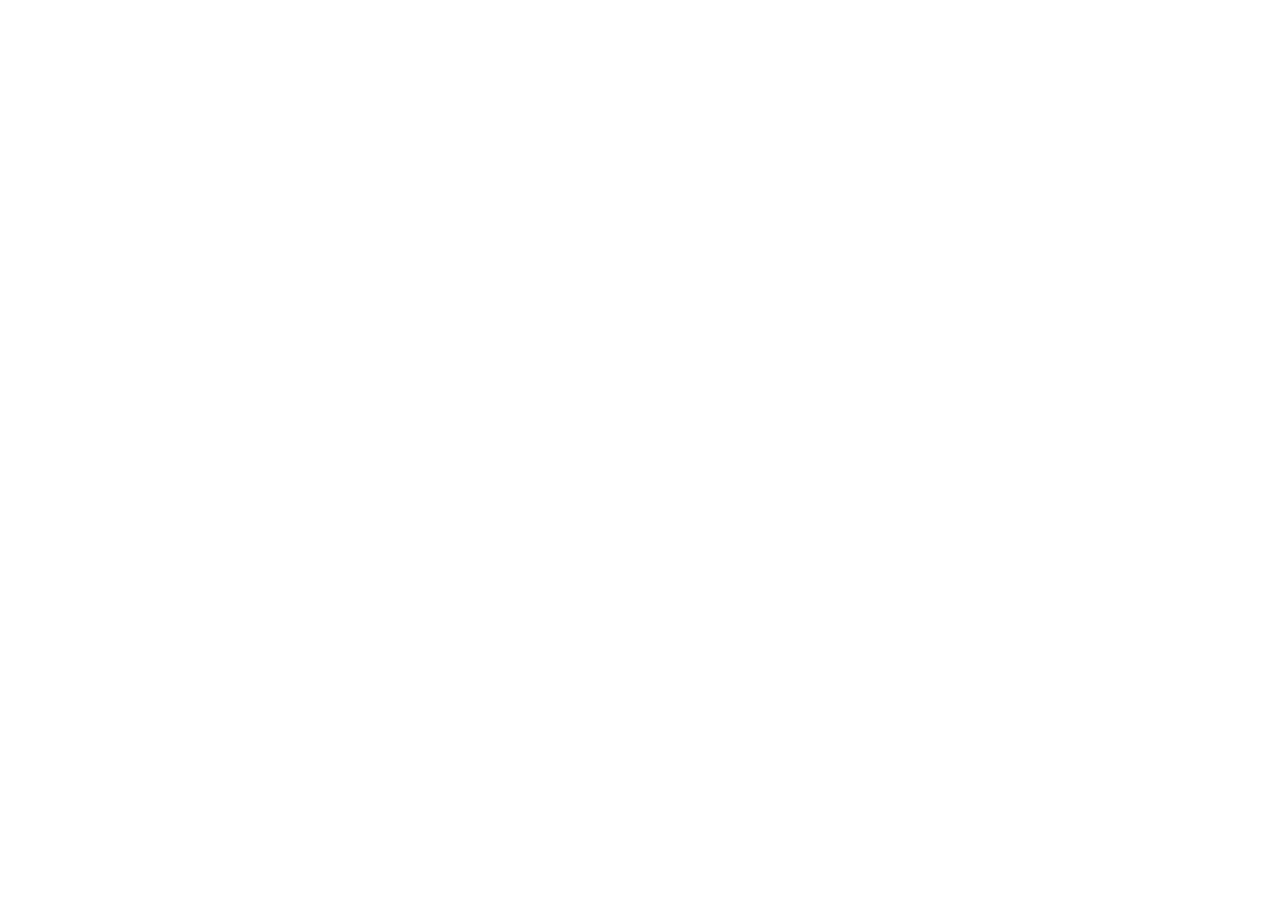
==== commit ec43b004: "Point the GitHub Pages address at the live portfolio" ====
--- a/index.html
+++ b/index.html
@@ -1,254 +1 @@
-<!DOCTYPE html>
-<html lang="en">
-<head>
-<meta charset="utf-8" />
-<meta name="viewport" content="width=device-width, initial-scale=1, viewport-fit=cover" />
-<meta name="theme-color" content="#000000" />
-  <link rel="icon" href="data:image/svg+xml,%3Csvg xmlns='http://www.w3.org/2000/svg' viewBox='0 0 32 32'%3E%3Crect width='32' height='32' rx='8' fill='%23050008'/%3E%3Ccircle cx='16' cy='16' r='7' fill='%23a855f7'/%3E%3C/svg%3E" />
-<title>Shazmi Naushad — Visual Branding Designer</title>
-<meta name="description" content="Visual branding designer and founder of Picturaction, based in Sri Lanka. Logo and brand identity, packaging, social media and print — selected work from the 2026 portfolio." />
-<meta property="og:type" content="website" />
-<meta property="og:site_name" content="Shazmi Naushad" />
-<meta property="og:title" content="Shazmi Naushad — Visual Branding Designer" />
-<meta property="og:description" content="Visual branding designer and founder of Picturaction, based in Sri Lanka. Logo and brand identity, packaging, social media and print — selected work from the 2026 portfolio." />
-<meta property="og:url" content="<!--ORIGIN-->/" />
-<meta property="og:image" content="<!--ORIGIN-->/share.jpg" />
-<meta property="og:image:secure_url" content="<!--ORIGIN-->/share.jpg" />
-<meta property="og:image:type" content="image/jpeg" />
-<meta property="og:image:width" content="1200" />
-<meta property="og:image:height" content="630" />
-<meta property="og:image:alt" content="Shazmi Naushad portfolio cover — dark violet hero with the name Shazmi Naushad set in heavy uppercase type" />
-<meta name="twitter:card" content="summary_large_image" />
-<meta name="twitter:title" content="Shazmi Naushad — Visual Branding Designer" />
-<meta name="twitter:description" content="Visual branding designer and founder of Picturaction, based in Sri Lanka. Logo and brand identity, packaging, social media and print — selected work from the 2026 portfolio." />
-<meta name="twitter:image" content="<!--ORIGIN-->/share.jpg" />
-<meta name="twitter:image:alt" content="Shazmi Naushad portfolio cover — dark violet hero with the name Shazmi Naushad set in heavy uppercase type" />
-<link rel="canonical" href="<!--ORIGIN-->/" />
-<link rel="preconnect" href="https://fonts.googleapis.com" />
-<link rel="preconnect" href="https://fonts.gstatic.com" crossorigin />
-<link href="https://fonts.googleapis.com/css2?family=Montserrat:wght@400;500;600;700;800&display=swap" rel="stylesheet" />
-<link rel="stylesheet" href="styles.css" />
-<script>document.documentElement.classList.add('js');</script>
-</head>
-<body>
-<a class="skip" href="#work">Skip to work</a>
-
-<div class="grid-lines" aria-hidden="true">
-  <span></span><span></span><span></span><span></span><span></span>
-</div>
-
-<header class="topbar">
-  <div class="page topbar-inner">
-    <nav class="pill" aria-label="Sections">
-      <a href="#work">Work</a>
-      <a href="#about">About</a>
-      <a href="#contact">Contact</a>
-      <a class="round" href="mailto:shazminaushad04@gmail.com" aria-label="Email me">↗</a>
-    </nav>
-  </div>
-</header>
-
-<main id="top">
-  <section class="hero">
-    <div class="glow" aria-hidden="true"></div>
-    <div class="page hero-inner">
-      <p class="eyebrow" data-reveal>Portfolio 2026 — Sri Lanka</p>
-      <h1 data-reveal>
-        <span class="h1-kicker">visual branding designer</span>
-        <span class="h1-name">shazmi<br />naushad</span>
-      </h1>
-
-      <div class="stats" data-stagger>
-        <div class="stat" data-reveal><strong>Logo</strong><span>Marks &amp; systems</span></div>
-        <div class="stat" data-reveal><strong>Identity</strong><span>Brand foundations</span></div>
-        <div class="stat" data-reveal><strong>Social</strong><span>Campaigns &amp; posts</span></div>
-        <div class="stat" data-reveal><strong>Print</strong><span>Covers &amp; collateral</span></div>
-      </div>
-
-      <p class="hero-copy" data-reveal>I'm Shazmi Naushad, founder of Picturaction — a creative design studio building visual identities and digital content for businesses, start-ups and organisations.</p>
-
-      <a class="btn-primary" href="#work" data-reveal>See the work <span aria-hidden="true">↓</span></a>
-    </div>
-  </section>
-
-  <div class="marquee" aria-hidden="true">
-    <div class="marquee-track">
-      <div class="marquee-group">
-        <span>logo design</span><i>✦</i><span>brand identity</span><i>✦</i><span>packaging</span><i>✦</i><span>event branding</span><i>✦</i><span>social media</span><i>✦</i><span>print</span><i>✦</i>
-      </div>
-      <div class="marquee-group">
-        <span>logo design</span><i>✦</i><span>brand identity</span><i>✦</i><span>packaging</span><i>✦</i><span>event branding</span><i>✦</i><span>social media</span><i>✦</i><span>print</span><i>✦</i>
-      </div>
-    </div>
-  </div>
-
-  <section class="recent" aria-labelledby="recent-title">
-    <div class="page recent-head">
-      <p class="eyebrow" data-reveal>Recent work</p>
-      <div class="recent-row" data-reveal>
-        <h2 id="recent-title" class="recent-title">Fresh from the studio</h2>
-        <a class="link-arrow" href="#work">All work <span aria-hidden="true">↗</span></a>
-      </div>
-    </div>
-    <div class="rail" data-rail>
-      <!--RAIL-->
-    </div>
-  </section>
-
-  <section id="work" class="work">
-    <div class="page">
-      <div class="sec-head" data-reveal>
-        <h2>Work <span class="arrow" aria-hidden="true">↗</span></h2>
-        <p class="sec-sub">Six categories, one portfolio. Pick a category to open the work.</p>
-      </div>
-
-      <div class="cat-grid" data-stagger>
-        <a class="cat" data-reveal data-tilt href="logo.html">
-          <span class="cat-num">01</span>
-          <h3>Logo</h3>
-          <span class="cat-foot"><span><!--COUNT:logo--></span><span class="cat-arrow" aria-hidden="true">↗</span></span>
-        </a>
-        <a class="cat" data-reveal data-tilt href="branding.html">
-          <span class="cat-num">02</span>
-          <h3>Branding</h3>
-          <span class="cat-foot"><span><!--COUNT:branding--></span><span class="cat-arrow" aria-hidden="true">↗</span></span>
-        </a>
-        <a class="cat" data-reveal data-tilt href="packaging.html">
-          <span class="cat-num">03</span>
-          <h3>Packaging</h3>
-          <span class="cat-foot"><span><!--COUNT:packaging--></span><span class="cat-arrow" aria-hidden="true">↗</span></span>
-        </a>
-        <a class="cat" data-reveal data-tilt href="event.html">
-          <span class="cat-num">04</span>
-          <h3>Event</h3>
-          <span class="cat-foot"><span><!--COUNT:event--></span><span class="cat-arrow" aria-hidden="true">↗</span></span>
-        </a>
-        <a class="cat" data-reveal data-tilt href="social.html">
-          <span class="cat-num">05</span>
-          <h3>Social Media</h3>
-          <span class="cat-foot"><span><!--COUNT:social--></span><span class="cat-arrow" aria-hidden="true">↗</span></span>
-        </a>
-        <a class="cat" data-reveal data-tilt href="print.html">
-          <span class="cat-num">06</span>
-          <h3>Print</h3>
-          <span class="cat-foot"><span><!--COUNT:print--></span><span class="cat-arrow" aria-hidden="true">↗</span></span>
-        </a>
-      </div>
-    </div>
-  </section>
-
-  <section id="services" class="services">
-    <div class="page">
-      <p class="eyebrow">Services</p>
-      <h2 class="big-head" data-reveal><span class="violet">Everything your brand</span> needs in one studio.</h2>
-
-      <div class="service-list" data-stagger>
-        <div class="service" data-reveal>
-          <span class="num">01</span>
-          <h3>Logo &amp; brand identity</h3>
-          <p>Wordmarks, logo systems, colour and type foundations — the visual language a brand is built on.</p>
-        </div>
-        <div class="service" data-reveal>
-          <span class="num">02</span>
-          <h3>Social media design</h3>
-          <p>Campaigns, daily posts and templates that keep a feed consistent, professional and recognisable.</p>
-        </div>
-        <div class="service" data-reveal>
-          <span class="num">03</span>
-          <h3>Print &amp; publication</h3>
-          <p>Book covers, leaflets, brochures and standees — designed and prepared properly for the printer.</p>
-        </div>
-        <div class="service" data-reveal>
-          <span class="num">04</span>
-          <h3>Event branding</h3>
-          <p>Summits, launches and seminars: stage visuals, signage, badges, certificates and social roll-out.</p>
-        </div>
-      </div>
-    </div>
-  </section>
-
-  <section id="about" class="about">
-    <div class="page about-inner">
-      <p class="eyebrow">About</p>
-      <h2 class="big-head" data-reveal">Designing to connect, <span class="violet">communicate and last.</span></h2>
-
-      <div class="about-cols" data-reveal>
-        <div>
-          <p>I'm Shazmi Naushad, a visual branding designer and the founder of Picturaction, a creative design studio working with businesses, start-ups and organisations.</p>
-          <p>I turn ideas into visual identities and digital experiences — from logo systems and identity guidelines to daily social content and printed matter. Every project is built on a balance of creativity, strategy and purpose.</p>
-        </div>
-        <div>
-          <h3 class="col-title">Studio &amp; tools</h3>
-          <ul class="list">
-            <li>Picturaction — Creative Design Studio</li>
-            <li>Adobe Photoshop</li>
-            <li>Adobe Illustrator</li>
-            <li>Adobe InDesign</li>
-            <li>Figma</li>
-          </ul>
-        </div>
-      </div>
-    </div>
-  </section>
-
-  <section id="contact" class="contact">
-    <div class="page">
-      <p class="eyebrow">Contact</p>
-      <h2 class="contact-head" data-reveal>Let's build a brand<br /><span class="violet">worth remembering.</span></h2>
-      <p class="contact-copy" data-reveal>Open for identity, social media and print projects. Based in Sri Lanka, working with clients anywhere.</p>
-      <a class="btn-primary btn-mail" data-reveal href="mailto:shazminaushad04@gmail.com">shazminaushad04@gmail.com <span aria-hidden="true">↗</span></a>
-      <a class="phone" data-reveal href="tel:+94755230034">+94 75 523 0034</a>
-    </div>
-  </section>
-</main>
-
-<footer class="site-footer">
-  <div class="page footer-inner">
-    <div class="footer-brand">
-      <p class="logo">shazmi naushad<span class="logo-dot" aria-hidden="true"></span></p>
-      <p class="footer-note">Visual branding designer<br />Founder of Picturaction · Sri Lanka</p>
-      <div class="socials">
-        <div class="social-group">
-          <span class="social-label">Personal</span>
-          <span class="social-row">
-            <a class="social" href="https://www.facebook.com/mohammed.shazmi.1" target="_blank" rel="noopener noreferrer" aria-label="Facebook — Shazmi Naushad"><svg viewBox="0 0 24 24" aria-hidden="true" focusable="false"><path d="M9.101 23.691v-7.98H6.627v-3.667h2.474v-1.58c0-4.085 1.848-5.978 5.858-5.978.401 0 .955.042 1.468.103a8.68 8.68 0 0 1 1.141.195v3.325a8.623 8.623 0 0 0-.653-.036 26.805 26.805 0 0 0-.733-.009c-.707 0-1.259.096-1.675.309a1.686 1.686 0 0 0-.679.622c-.258.42-.374.995-.374 1.752v1.297h3.919l-.386 2.103-.287 1.564h-3.246v8.245C19.396 23.238 24 18.179 24 12.044c0-6.627-5.373-12-12-12s-12 5.373-12 12c0 5.628 3.874 10.35 9.101 11.647Z"/></svg></a>
-            <a class="social" href="https://www.instagram.com/shaz.miiiiii/" target="_blank" rel="noopener noreferrer" aria-label="Instagram — Shazmi Naushad"><svg viewBox="0 0 24 24" aria-hidden="true" focusable="false"><path d="M7.0301.084c-1.2768.0602-2.1487.264-2.911.5634-.7888.3075-1.4575.72-2.1228 1.3877-.6652.6677-1.075 1.3368-1.3802 2.127-.2954.7638-.4956 1.6365-.552 2.914-.0564 1.2775-.0689 1.6882-.0626 4.947.0062 3.2586.0206 3.6671.0825 4.9473.061 1.2765.264 2.1482.5635 2.9107.308.7889.72 1.4573 1.388 2.1228.6679.6655 1.3365 1.0743 2.1285 1.38.7632.295 1.6361.4961 2.9134.552 1.2773.056 1.6884.069 4.9462.0627 3.2578-.0062 3.668-.0207 4.9478-.0814 1.28-.0607 2.147-.2652 2.9098-.5633.7889-.3086 1.4578-.72 2.1228-1.3881.665-.6682 1.0745-1.3378 1.3795-2.1284.2957-.7632.4966-1.636.552-2.9124.056-1.2809.0692-1.6898.063-4.948-.0063-3.2583-.021-3.6668-.0817-4.9465-.0607-1.2797-.264-2.1487-.5633-2.9117-.3084-.7889-.72-1.4568-1.3876-2.1228C21.2982 1.33 20.628.9208 19.8378.6165 19.074.321 18.2017.1197 16.9244.0645 15.6471.0093 15.236-.005 11.977.0014 8.718.0076 8.31.0215 7.0301.0839m.1402 21.6932c-1.17-.0509-1.8053-.2453-2.2287-.408-.5606-.216-.96-.4771-1.3819-.895-.422-.4178-.6811-.8186-.9-1.378-.1644-.4234-.3624-1.058-.4171-2.228-.0595-1.2645-.072-1.6442-.079-4.848-.007-3.2037.0053-3.583.0607-4.848.05-1.169.2456-1.805.408-2.2282.216-.5613.4762-.96.895-1.3816.4188-.4217.8184-.6814 1.3783-.9003.423-.1651 1.0575-.3614 2.227-.4171 1.2655-.06 1.6447-.072 4.848-.079 3.2033-.007 3.5835.005 4.8495.0608 1.169.0508 1.8053.2445 2.228.408.5608.216.96.4754 1.3816.895.4217.4194.6816.8176.9005 1.3787.1653.4217.3617 1.056.4169 2.2263.0602 1.2655.0739 1.645.0796 4.848.0058 3.203-.0055 3.5834-.061 4.848-.051 1.17-.245 1.8055-.408 2.2294-.216.5604-.4763.96-.8954 1.3814-.419.4215-.8181.6811-1.3783.9-.4224.1649-1.0577.3617-2.2262.4174-1.2656.0595-1.6448.072-4.8493.079-3.2045.007-3.5825-.006-4.848-.0608M16.953 5.5864A1.44 1.44 0 1 0 18.39 4.144a1.44 1.44 0 0 0-1.437 1.4424M5.8385 12.012c.0067 3.4032 2.7706 6.1557 6.173 6.1493 3.4026-.0065 6.157-2.7701 6.1506-6.1733-.0065-3.4032-2.771-6.1565-6.174-6.1498-3.403.0067-6.156 2.771-6.1496 6.1738M8 12.0077a4 4 0 1 1 4.008 3.9921A3.9996 3.9996 0 0 1 8 12.0077"/></svg></a>
-            <a class="social" href="https://www.linkedin.com/in/shazmi-naushad-3157b5373" target="_blank" rel="noopener noreferrer" aria-label="LinkedIn — Shazmi Naushad"><svg viewBox="0 0 24 24" aria-hidden="true" focusable="false"><path d="M20.447 20.452h-3.554v-5.569c0-1.328-.027-3.037-1.852-3.037-1.853 0-2.136 1.445-2.136 2.939v5.667H9.351V9h3.414v1.561h.046c.477-.9 1.637-1.85 3.37-1.85 3.601 0 4.267 2.37 4.267 5.455v6.286zM5.337 7.433c-1.144 0-2.063-.926-2.063-2.065 0-1.138.92-2.063 2.063-2.063 1.14 0 2.064.925 2.064 2.063 0 1.139-.925 2.065-2.064 2.065zm1.782 13.019H3.555V9h3.564v11.452zM22.225 0H1.771C.792 0 0 .774 0 1.729v20.542C0 23.227.792 24 1.771 24h20.451C23.2 24 24 23.227 24 22.271V1.729C24 .774 23.2 0 22.222 0h.003z"/></svg></a>
-          </span>
-        </div>
-        <div class="social-group">
-          <span class="social-label">Picturaction</span>
-          <span class="social-row">
-            <a class="social" href="https://www.facebook.com/picturaction" target="_blank" rel="noopener noreferrer" aria-label="Facebook — Picturaction"><svg viewBox="0 0 24 24" aria-hidden="true" focusable="false"><path d="M9.101 23.691v-7.98H6.627v-3.667h2.474v-1.58c0-4.085 1.848-5.978 5.858-5.978.401 0 .955.042 1.468.103a8.68 8.68 0 0 1 1.141.195v3.325a8.623 8.623 0 0 0-.653-.036 26.805 26.805 0 0 0-.733-.009c-.707 0-1.259.096-1.675.309a1.686 1.686 0 0 0-.679.622c-.258.42-.374.995-.374 1.752v1.297h3.919l-.386 2.103-.287 1.564h-3.246v8.245C19.396 23.238 24 18.179 24 12.044c0-6.627-5.373-12-12-12s-12 5.373-12 12c0 5.628 3.874 10.35 9.101 11.647Z"/></svg></a>
-            <a class="social" href="https://www.instagram.com/picturaction" target="_blank" rel="noopener noreferrer" aria-label="Instagram — Picturaction"><svg viewBox="0 0 24 24" aria-hidden="true" focusable="false"><path d="M7.0301.084c-1.2768.0602-2.1487.264-2.911.5634-.7888.3075-1.4575.72-2.1228 1.3877-.6652.6677-1.075 1.3368-1.3802 2.127-.2954.7638-.4956 1.6365-.552 2.914-.0564 1.2775-.0689 1.6882-.0626 4.947.0062 3.2586.0206 3.6671.0825 4.9473.061 1.2765.264 2.1482.5635 2.9107.308.7889.72 1.4573 1.388 2.1228.6679.6655 1.3365 1.0743 2.1285 1.38.7632.295 1.6361.4961 2.9134.552 1.2773.056 1.6884.069 4.9462.0627 3.2578-.0062 3.668-.0207 4.9478-.0814 1.28-.0607 2.147-.2652 2.9098-.5633.7889-.3086 1.4578-.72 2.1228-1.3881.665-.6682 1.0745-1.3378 1.3795-2.1284.2957-.7632.4966-1.636.552-2.9124.056-1.2809.0692-1.6898.063-4.948-.0063-3.2583-.021-3.6668-.0817-4.9465-.0607-1.2797-.264-2.1487-.5633-2.9117-.3084-.7889-.72-1.4568-1.3876-2.1228C21.2982 1.33 20.628.9208 19.8378.6165 19.074.321 18.2017.1197 16.9244.0645 15.6471.0093 15.236-.005 11.977.0014 8.718.0076 8.31.0215 7.0301.0839m.1402 21.6932c-1.17-.0509-1.8053-.2453-2.2287-.408-.5606-.216-.96-.4771-1.3819-.895-.422-.4178-.6811-.8186-.9-1.378-.1644-.4234-.3624-1.058-.4171-2.228-.0595-1.2645-.072-1.6442-.079-4.848-.007-3.2037.0053-3.583.0607-4.848.05-1.169.2456-1.805.408-2.2282.216-.5613.4762-.96.895-1.3816.4188-.4217.8184-.6814 1.3783-.9003.423-.1651 1.0575-.3614 2.227-.4171 1.2655-.06 1.6447-.072 4.848-.079 3.2033-.007 3.5835.005 4.8495.0608 1.169.0508 1.8053.2445 2.228.408.5608.216.96.4754 1.3816.895.4217.4194.6816.8176.9005 1.3787.1653.4217.3617 1.056.4169 2.2263.0602 1.2655.0739 1.645.0796 4.848.0058 3.203-.0055 3.5834-.061 4.848-.051 1.17-.245 1.8055-.408 2.2294-.216.5604-.4763.96-.8954 1.3814-.419.4215-.8181.6811-1.3783.9-.4224.1649-1.0577.3617-2.2262.4174-1.2656.0595-1.6448.072-4.8493.079-3.2045.007-3.5825-.006-4.848-.0608M16.953 5.5864A1.44 1.44 0 1 0 18.39 4.144a1.44 1.44 0 0 0-1.437 1.4424M5.8385 12.012c.0067 3.4032 2.7706 6.1557 6.173 6.1493 3.4026-.0065 6.157-2.7701 6.1506-6.1733-.0065-3.4032-2.771-6.1565-6.174-6.1498-3.403.0067-6.156 2.771-6.1496 6.1738M8 12.0077a4 4 0 1 1 4.008 3.9921A3.9996 3.9996 0 0 1 8 12.0077"/></svg></a>
-            <a class="social" href="https://www.behance.net/picturaction" target="_blank" rel="noopener noreferrer" aria-label="Behance — Picturaction"><svg viewBox="0 0 24 24" aria-hidden="true" focusable="false"><path d="M16.969 16.927a2.561 2.561 0 0 0 1.901.677 2.501 2.501 0 0 0 1.531-.475c.362-.235.636-.584.779-.99h2.585a5.091 5.091 0 0 1-1.9 2.896 5.292 5.292 0 0 1-3.091.88 5.839 5.839 0 0 1-2.284-.433 4.871 4.871 0 0 1-1.723-1.211 5.657 5.657 0 0 1-1.08-1.874 7.057 7.057 0 0 1-.383-2.393c-.005-.8.129-1.595.396-2.349a5.313 5.313 0 0 1 5.088-3.604 4.87 4.87 0 0 1 2.376.563c.661.362 1.231.87 1.668 1.485a6.2 6.2 0 0 1 .943 2.133c.194.821.263 1.666.205 2.508h-7.699c-.063.79.184 1.574.688 2.187ZM6.947 4.084a8.065 8.065 0 0 1 1.928.198 4.29 4.29 0 0 1 1.49.638c.418.303.748.711.958 1.182.241.579.357 1.203.341 1.83a3.506 3.506 0 0 1-.506 1.961 3.726 3.726 0 0 1-1.503 1.287 3.588 3.588 0 0 1 2.027 1.437c.464.747.697 1.615.67 2.494a4.593 4.593 0 0 1-.423 2.032 3.945 3.945 0 0 1-1.163 1.413 5.114 5.114 0 0 1-1.683.807 7.135 7.135 0 0 1-1.928.259H0V4.084h6.947Zm-.235 12.9c.308.004.616-.029.916-.099a2.18 2.18 0 0 0 .766-.332c.228-.158.411-.371.534-.619.142-.317.208-.663.191-1.009a2.08 2.08 0 0 0-.642-1.715 2.618 2.618 0 0 0-1.696-.505h-3.54v4.279h3.471Zm13.635-5.967a2.13 2.13 0 0 0-1.654-.619 2.336 2.336 0 0 0-1.163.259 2.474 2.474 0 0 0-.738.62 2.359 2.359 0 0 0-.396.792c-.074.239-.12.485-.137.734h4.769a3.239 3.239 0 0 0-.679-1.785l-.002-.001Zm-13.813-.648a2.254 2.254 0 0 0 1.423-.433c.399-.355.607-.88.56-1.413a1.916 1.916 0 0 0-.178-.891 1.298 1.298 0 0 0-.495-.533 1.851 1.851 0 0 0-.711-.274 3.966 3.966 0 0 0-.835-.073H3.241v3.631h3.293v-.014ZM21.62 5.122h-5.976v1.527h5.976V5.122Z"/></svg></a>
-          </span>
-        </div>
-      </div>
-      <p class="footer-mark"><img src="picturaction-white.png" alt="Picturaction — Design Solutions" width="720" height="254" loading="lazy" decoding="async" /></p>
-    </div>
-    <div class="footer-col">
-      <h4>Index</h4>
-      <a href="#work">Work</a>
-      <a href="#services">Services</a>
-      <a href="#about">About</a>
-      <a href="#contact">Contact</a>
-    </div>
-    <div class="footer-col">
-      <h4>Studio</h4>
-      <p>Picturaction</p>
-      <p>Brand identity</p>
-      <p>Social &amp; print</p>
-    </div>
-    <div class="footer-col">
-      <h4>Contact</h4>
-      <a href="mailto:shazminaushad04@gmail.com">shazminaushad04@gmail.com</a>
-      <a href="tel:+94755230034">+94 75 523 0034</a>
-      <p>© <span data-year>2026</span> Shazmi Naushad</p>
-    </div>
-  </div>
-</footer>
-
-<script src="script.js"></script>
-</body>
-</html>
+<!doctype html><html lang="en"><head><meta charset="utf-8"><meta name="viewport" content="width=device-width,initial-scale=1"><title>Shazmi Naushad — Visual Branding Designer</title><meta name="robots" content="noindex"><link rel="canonical" href="https://shazmi-naushad-portfolio-s3pdo9.freebuff.page/"><meta http-equiv="refresh" content="0; url=https://shazmi-naushad-portfolio-s3pdo9.freebuff.page/"><style>html,body{margin:0;height:100%;background:#050008;color:#fff;font-family:Montserrat,Helvetica,Arial,sans-serif}.wrap{height:100%;display:grid;place-items:center;text-align:center;padding:2rem}.mark{font-weight:900;letter-spacing:.22em;text-transform:uppercase;font-size:.7rem;color:#a855f7}h1{font-size:clamp(1.4rem,5vw,2.4rem);font-weight:900;text-transform:uppercase;margin:.8rem 0 1.4rem}a{display:inline-block;font-size:.7rem;font-weight:700;letter-spacing:.18em;text-transform:uppercase;color:#fff;text-decoration:none;border-bottom:1px solid #6d28d9;padding-bottom:.35rem}</style><script>location.replace("https://shazmi-naushad-portfolio-s3pdo9.freebuff.page/"+location.hash);</script></head><body><div class="wrap"><div><p class="mark">Shazmi Naushad · Picturaction</p><h1>Opening the portfolio</h1><a href="https://shazmi-naushad-portfolio-s3pdo9.freebuff.page/">Open the portfolio ↗</a></div></div></body></html>
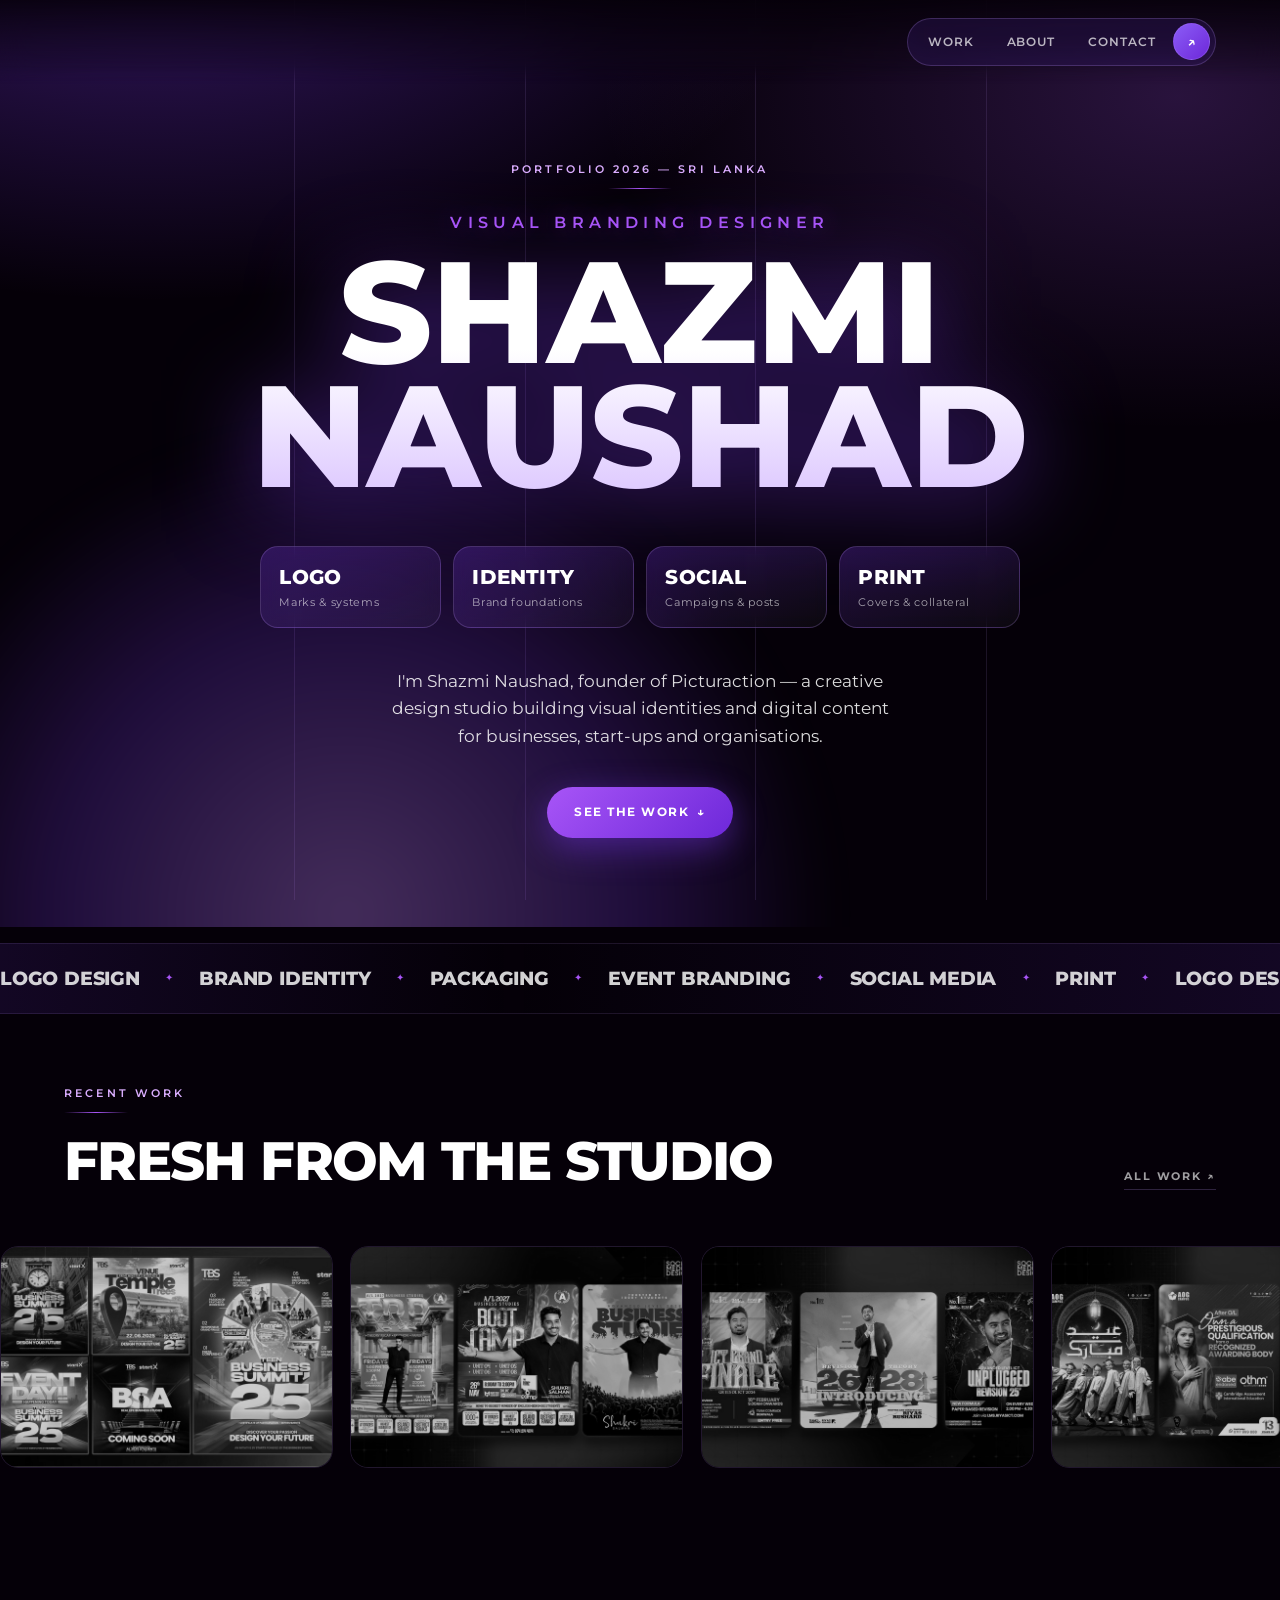
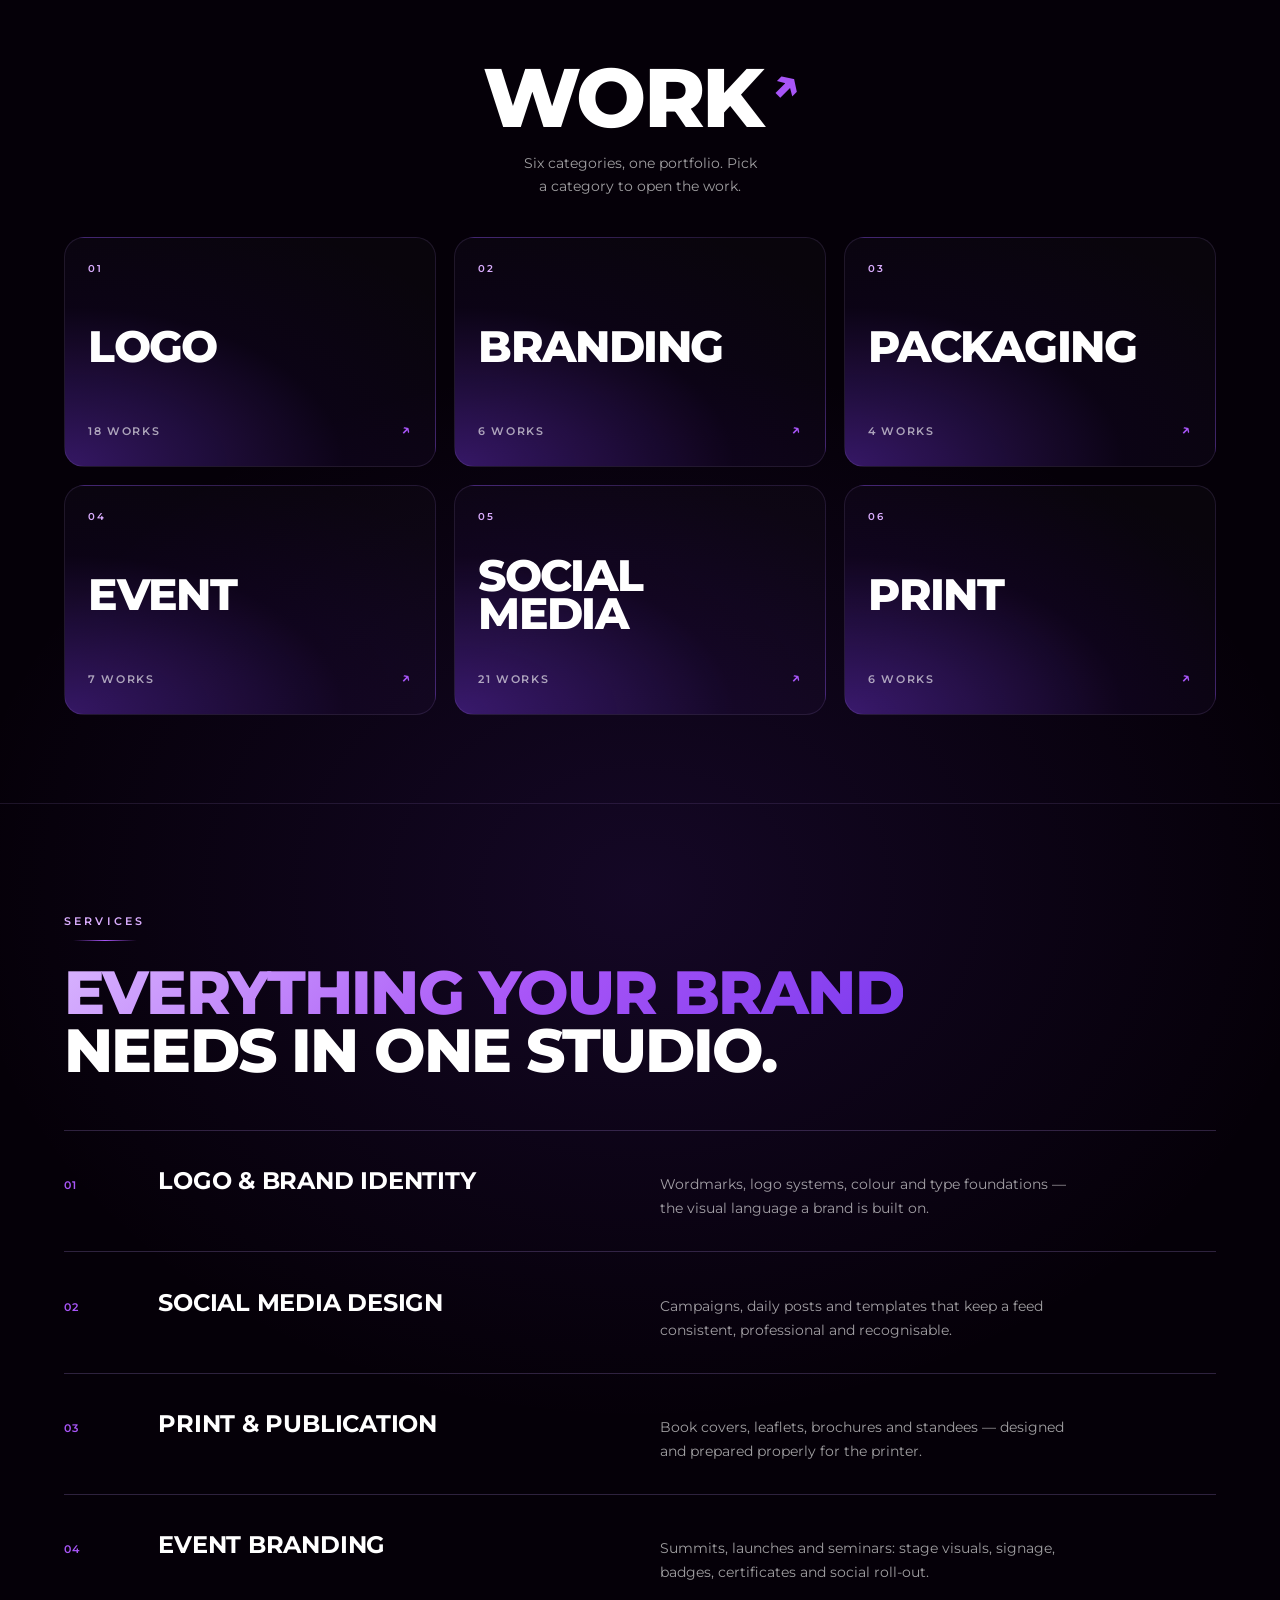
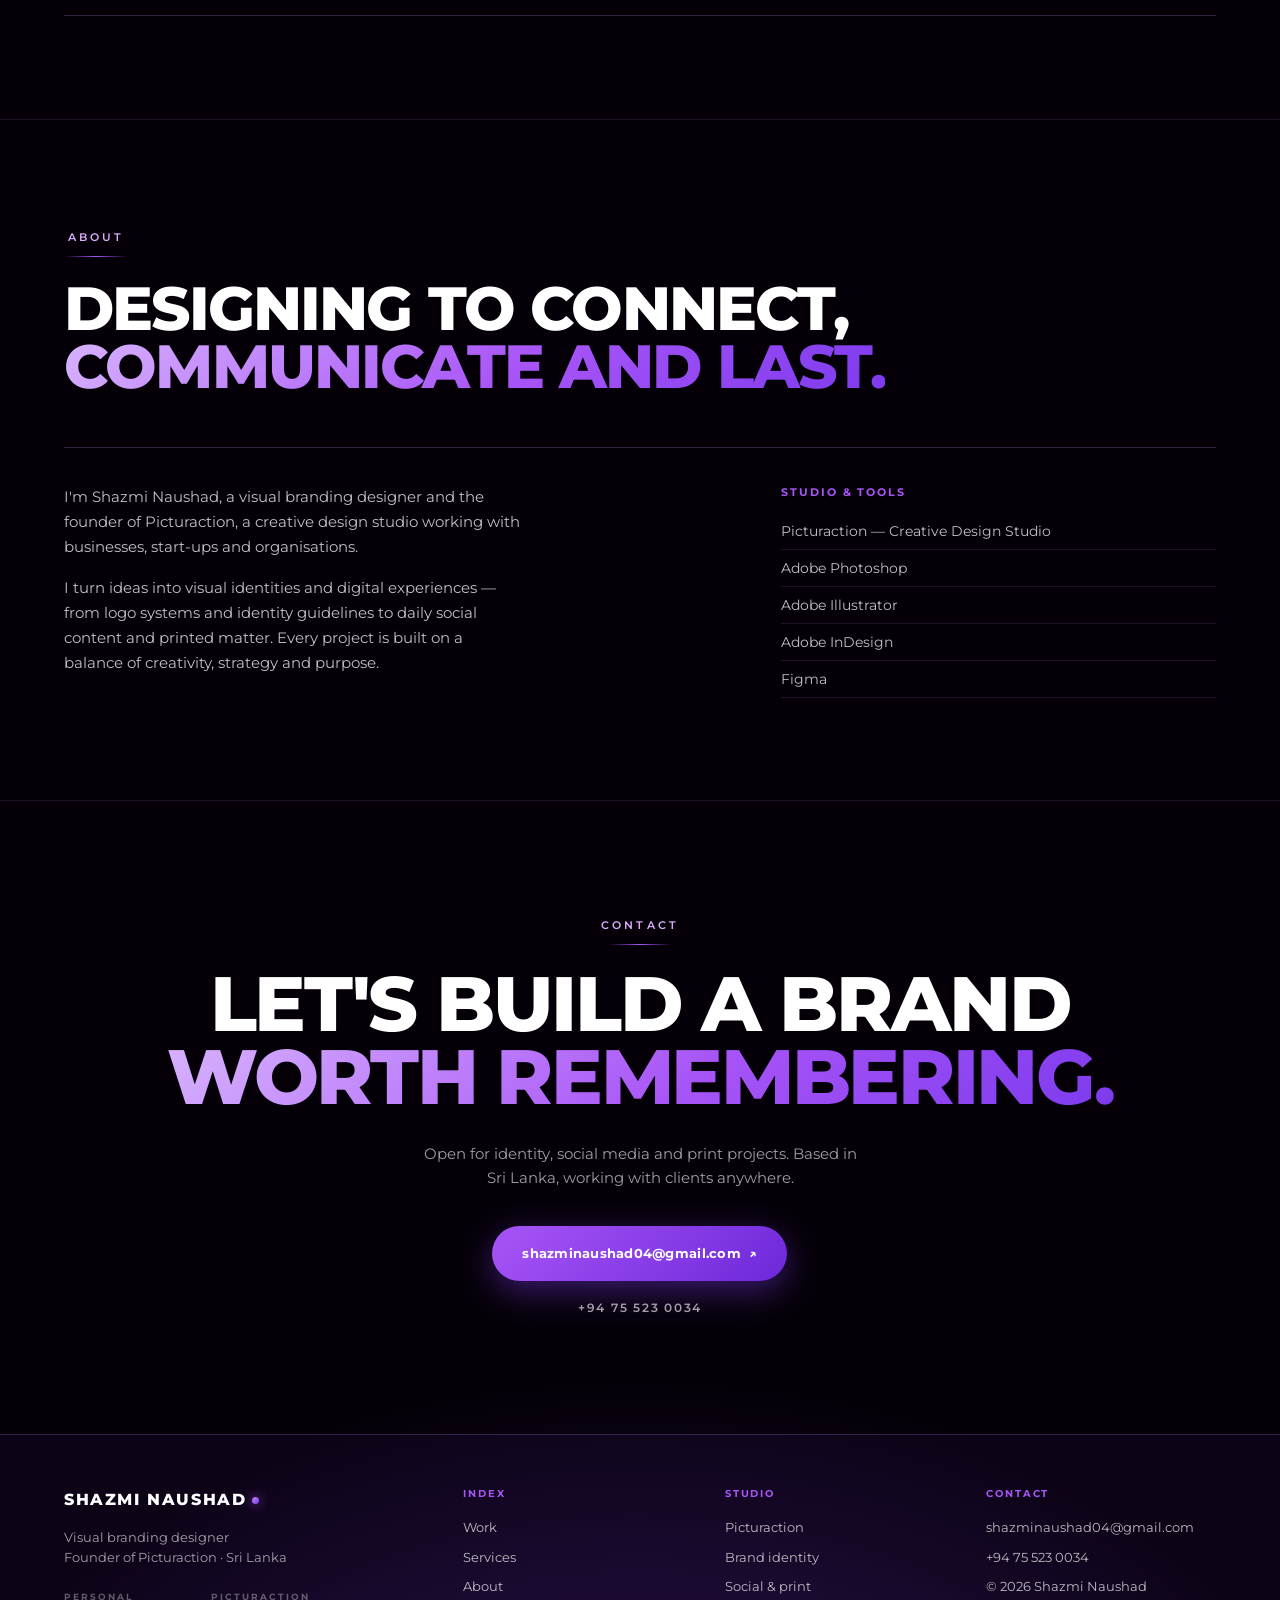
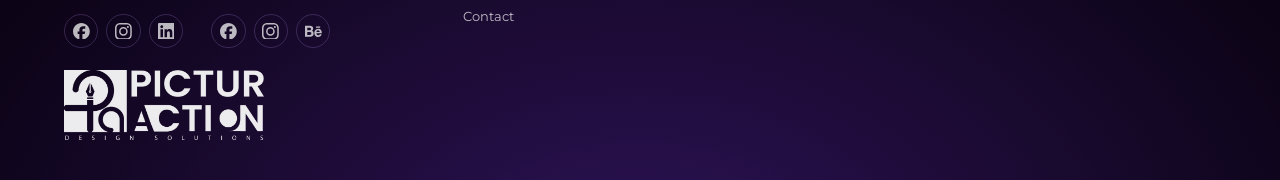
==== commit 1a988b75: "Refresh the portfolio copy from the live site" ====
--- a/index.html
+++ b/index.html
@@ -1 +1,254 @@
-<!doctype html><html lang="en"><head><meta charset="utf-8"><meta name="viewport" content="width=device-width,initial-scale=1"><title>Shazmi Naushad — Visual Branding Designer</title><meta name="robots" content="noindex"><link rel="canonical" href="https://shazmi-naushad-portfolio-s3pdo9.freebuff.page/"><meta http-equiv="refresh" content="0; url=https://shazmi-naushad-portfolio-s3pdo9.freebuff.page/"><style>html,body{margin:0;height:100%;background:#050008;color:#fff;font-family:Montserrat,Helvetica,Arial,sans-serif}.wrap{height:100%;display:grid;place-items:center;text-align:center;padding:2rem}.mark{font-weight:900;letter-spacing:.22em;text-transform:uppercase;font-size:.7rem;color:#a855f7}h1{font-size:clamp(1.4rem,5vw,2.4rem);font-weight:900;text-transform:uppercase;margin:.8rem 0 1.4rem}a{display:inline-block;font-size:.7rem;font-weight:700;letter-spacing:.18em;text-transform:uppercase;color:#fff;text-decoration:none;border-bottom:1px solid #6d28d9;padding-bottom:.35rem}</style><script>location.replace("https://shazmi-naushad-portfolio-s3pdo9.freebuff.page/"+location.hash);</script></head><body><div class="wrap"><div><p class="mark">Shazmi Naushad · Picturaction</p><h1>Opening the portfolio</h1><a href="https://shazmi-naushad-portfolio-s3pdo9.freebuff.page/">Open the portfolio ↗</a></div></div></body></html>+<!DOCTYPE html>
+<html lang="en">
+<head>
+<meta charset="utf-8" />
+<meta name="viewport" content="width=device-width, initial-scale=1, viewport-fit=cover" />
+<meta name="theme-color" content="#000000" />
+  <link rel="icon" href="data:image/svg+xml,%3Csvg xmlns='http://www.w3.org/2000/svg' viewBox='0 0 32 32'%3E%3Crect width='32' height='32' rx='8' fill='%23050008'/%3E%3Ccircle cx='16' cy='16' r='7' fill='%23a855f7'/%3E%3C/svg%3E" />
+<title>Shazmi Naushad — Visual Branding Designer</title>
+<meta name="description" content="Visual branding designer and founder of Picturaction, based in Sri Lanka. Logo and brand identity, packaging, social media and print — selected work from the 2026 portfolio." />
+<meta property="og:type" content="website" />
+<meta property="og:site_name" content="Shazmi Naushad" />
+<meta property="og:title" content="Shazmi Naushad — Visual Branding Designer" />
+<meta property="og:description" content="Visual branding designer and founder of Picturaction, based in Sri Lanka. Logo and brand identity, packaging, social media and print — selected work from the 2026 portfolio." />
+<meta property="og:url" content="https://shazmi-naushad-portfolio-s3pdo9.freebuff.page/" />
+<meta property="og:image" content="https://shazmi-naushad-portfolio-s3pdo9.freebuff.page/share.jpg" />
+<meta property="og:image:secure_url" content="https://shazmi-naushad-portfolio-s3pdo9.freebuff.page/share.jpg" />
+<meta property="og:image:type" content="image/jpeg" />
+<meta property="og:image:width" content="1200" />
+<meta property="og:image:height" content="630" />
+<meta property="og:image:alt" content="Shazmi Naushad portfolio cover — dark violet hero with the name Shazmi Naushad set in heavy uppercase type" />
+<meta name="twitter:card" content="summary_large_image" />
+<meta name="twitter:title" content="Shazmi Naushad — Visual Branding Designer" />
+<meta name="twitter:description" content="Visual branding designer and founder of Picturaction, based in Sri Lanka. Logo and brand identity, packaging, social media and print — selected work from the 2026 portfolio." />
+<meta name="twitter:image" content="https://shazmi-naushad-portfolio-s3pdo9.freebuff.page/share.jpg" />
+<meta name="twitter:image:alt" content="Shazmi Naushad portfolio cover — dark violet hero with the name Shazmi Naushad set in heavy uppercase type" />
+<link rel="canonical" href="https://shazmi-naushad-portfolio-s3pdo9.freebuff.page/" />
+<link rel="preconnect" href="https://fonts.googleapis.com" />
+<link rel="preconnect" href="https://fonts.gstatic.com" crossorigin />
+<link href="https://fonts.googleapis.com/css2?family=Montserrat:wght@400;500;600;700;800&display=swap" rel="stylesheet" />
+<link rel="stylesheet" href="styles.css" />
+<script>document.documentElement.classList.add('js');</script>
+</head>
+<body>
+<a class="skip" href="#work">Skip to work</a>
+
+<div class="grid-lines" aria-hidden="true">
+  <span></span><span></span><span></span><span></span><span></span>
+</div>
+
+<header class="topbar">
+  <div class="page topbar-inner">
+    <nav class="pill" aria-label="Sections">
+      <a href="#work">Work</a>
+      <a href="#about">About</a>
+      <a href="#contact">Contact</a>
+      <a class="round" href="mailto:shazminaushad04@gmail.com" aria-label="Email me">↗</a>
+    </nav>
+  </div>
+</header>
+
+<main id="top">
+  <section class="hero">
+    <div class="glow" aria-hidden="true"></div>
+    <div class="page hero-inner">
+      <p class="eyebrow" data-reveal>Portfolio 2026 — Sri Lanka</p>
+      <h1 data-reveal>
+        <span class="h1-kicker">visual branding designer</span>
+        <span class="h1-name">shazmi<br />naushad</span>
+      </h1>
+
+      <div class="stats" data-stagger>
+        <div class="stat" data-reveal><strong>Logo</strong><span>Marks &amp; systems</span></div>
+        <div class="stat" data-reveal><strong>Identity</strong><span>Brand foundations</span></div>
+        <div class="stat" data-reveal><strong>Social</strong><span>Campaigns &amp; posts</span></div>
+        <div class="stat" data-reveal><strong>Print</strong><span>Covers &amp; collateral</span></div>
+      </div>
+
+      <p class="hero-copy" data-reveal>I'm Shazmi Naushad, founder of Picturaction — a creative design studio building visual identities and digital content for businesses, start-ups and organisations.</p>
+
+      <a class="btn-primary" href="#work" data-reveal>See the work <span aria-hidden="true">↓</span></a>
+    </div>
+  </section>
+
+  <div class="marquee" aria-hidden="true">
+    <div class="marquee-track">
+      <div class="marquee-group">
+        <span>logo design</span><i>✦</i><span>brand identity</span><i>✦</i><span>packaging</span><i>✦</i><span>event branding</span><i>✦</i><span>social media</span><i>✦</i><span>print</span><i>✦</i>
+      </div>
+      <div class="marquee-group">
+        <span>logo design</span><i>✦</i><span>brand identity</span><i>✦</i><span>packaging</span><i>✦</i><span>event branding</span><i>✦</i><span>social media</span><i>✦</i><span>print</span><i>✦</i>
+      </div>
+    </div>
+  </div>
+
+  <section class="recent" aria-labelledby="recent-title">
+    <div class="page recent-head">
+      <p class="eyebrow" data-reveal>Recent work</p>
+      <div class="recent-row" data-reveal>
+        <h2 id="recent-title" class="recent-title">Fresh from the studio</h2>
+        <a class="link-arrow" href="#work">All work <span aria-hidden="true">↗</span></a>
+      </div>
+    </div>
+    <div class="rail" data-rail>
+      <a class="rail-card" href="event.html" aria-label="Event work"><div class="rail-media"><img src="work/event-seed-6bebcaa6.jpg" alt="" loading="lazy" /></div><span class="rail-view" aria-hidden="true">↗</span></a><a class="rail-card" href="social.html" aria-label="Social Media work"><div class="rail-media"><img src="work/social-seed-286546f2.jpg" alt="" loading="lazy" /></div><span class="rail-view" aria-hidden="true">↗</span></a><a class="rail-card" href="social.html" aria-label="Social Media work"><div class="rail-media"><img src="work/social-seed-c4266869.jpg" alt="" loading="lazy" /></div><span class="rail-view" aria-hidden="true">↗</span></a><a class="rail-card" href="social.html" aria-label="Social Media work"><div class="rail-media"><img src="work/social-seed-0a0c2b94.jpg" alt="" loading="lazy" /></div><span class="rail-view" aria-hidden="true">↗</span></a><a class="rail-card" href="social.html" aria-label="Social Media work"><div class="rail-media"><img src="work/social-seed-6a22bef0.jpg" alt="" loading="lazy" /></div><span class="rail-view" aria-hidden="true">↗</span></a><a class="rail-card" href="print.html" aria-label="Print work"><div class="rail-media"><img src="work/print-seed-60a09a3f.jpg" alt="" loading="lazy" /></div><span class="rail-view" aria-hidden="true">↗</span></a><a class="rail-card" href="print.html" aria-label="Print work"><div class="rail-media"><img src="work/print-seed-128ae3c5.jpg" alt="" loading="lazy" /></div><span class="rail-view" aria-hidden="true">↗</span></a><a class="rail-card" href="logo.html" aria-label="Logo work"><div class="rail-media"><img src="work/logo-mwx6fla6-f486de5f.jpg" alt="" loading="lazy" /></div><span class="rail-view" aria-hidden="true">↗</span></a>
+    </div>
+  </section>
+
+  <section id="work" class="work">
+    <div class="page">
+      <div class="sec-head" data-reveal>
+        <h2>Work <span class="arrow" aria-hidden="true">↗</span></h2>
+        <p class="sec-sub">Six categories, one portfolio. Pick a category to open the work.</p>
+      </div>
+
+      <div class="cat-grid" data-stagger>
+        <a class="cat" data-reveal data-tilt href="logo.html">
+          <span class="cat-num">01</span>
+          <h3>Logo</h3>
+          <span class="cat-foot"><span>18 works</span><span class="cat-arrow" aria-hidden="true">↗</span></span>
+        </a>
+        <a class="cat" data-reveal data-tilt href="branding.html">
+          <span class="cat-num">02</span>
+          <h3>Branding</h3>
+          <span class="cat-foot"><span>6 works</span><span class="cat-arrow" aria-hidden="true">↗</span></span>
+        </a>
+        <a class="cat" data-reveal data-tilt href="packaging.html">
+          <span class="cat-num">03</span>
+          <h3>Packaging</h3>
+          <span class="cat-foot"><span>4 works</span><span class="cat-arrow" aria-hidden="true">↗</span></span>
+        </a>
+        <a class="cat" data-reveal data-tilt href="event.html">
+          <span class="cat-num">04</span>
+          <h3>Event</h3>
+          <span class="cat-foot"><span>7 works</span><span class="cat-arrow" aria-hidden="true">↗</span></span>
+        </a>
+        <a class="cat" data-reveal data-tilt href="social.html">
+          <span class="cat-num">05</span>
+          <h3>Social Media</h3>
+          <span class="cat-foot"><span>21 works</span><span class="cat-arrow" aria-hidden="true">↗</span></span>
+        </a>
+        <a class="cat" data-reveal data-tilt href="print.html">
+          <span class="cat-num">06</span>
+          <h3>Print</h3>
+          <span class="cat-foot"><span>6 works</span><span class="cat-arrow" aria-hidden="true">↗</span></span>
+        </a>
+      </div>
+    </div>
+  </section>
+
+  <section id="services" class="services">
+    <div class="page">
+      <p class="eyebrow">Services</p>
+      <h2 class="big-head" data-reveal><span class="violet">Everything your brand</span> needs in one studio.</h2>
+
+      <div class="service-list" data-stagger>
+        <div class="service" data-reveal>
+          <span class="num">01</span>
+          <h3>Logo &amp; brand identity</h3>
+          <p>Wordmarks, logo systems, colour and type foundations — the visual language a brand is built on.</p>
+        </div>
+        <div class="service" data-reveal>
+          <span class="num">02</span>
+          <h3>Social media design</h3>
+          <p>Campaigns, daily posts and templates that keep a feed consistent, professional and recognisable.</p>
+        </div>
+        <div class="service" data-reveal>
+          <span class="num">03</span>
+          <h3>Print &amp; publication</h3>
+          <p>Book covers, leaflets, brochures and standees — designed and prepared properly for the printer.</p>
+        </div>
+        <div class="service" data-reveal>
+          <span class="num">04</span>
+          <h3>Event branding</h3>
+          <p>Summits, launches and seminars: stage visuals, signage, badges, certificates and social roll-out.</p>
+        </div>
+      </div>
+    </div>
+  </section>
+
+  <section id="about" class="about">
+    <div class="page about-inner">
+      <p class="eyebrow">About</p>
+      <h2 class="big-head" data-reveal">Designing to connect, <span class="violet">communicate and last.</span></h2>
+
+      <div class="about-cols" data-reveal>
+        <div>
+          <p>I'm Shazmi Naushad, a visual branding designer and the founder of Picturaction, a creative design studio working with businesses, start-ups and organisations.</p>
+          <p>I turn ideas into visual identities and digital experiences — from logo systems and identity guidelines to daily social content and printed matter. Every project is built on a balance of creativity, strategy and purpose.</p>
+        </div>
+        <div>
+          <h3 class="col-title">Studio &amp; tools</h3>
+          <ul class="list">
+            <li>Picturaction — Creative Design Studio</li>
+            <li>Adobe Photoshop</li>
+            <li>Adobe Illustrator</li>
+            <li>Adobe InDesign</li>
+            <li>Figma</li>
+          </ul>
+        </div>
+      </div>
+    </div>
+  </section>
+
+  <section id="contact" class="contact">
+    <div class="page">
+      <p class="eyebrow">Contact</p>
+      <h2 class="contact-head" data-reveal>Let's build a brand<br /><span class="violet">worth remembering.</span></h2>
+      <p class="contact-copy" data-reveal>Open for identity, social media and print projects. Based in Sri Lanka, working with clients anywhere.</p>
+      <a class="btn-primary btn-mail" data-reveal href="mailto:shazminaushad04@gmail.com">shazminaushad04@gmail.com <span aria-hidden="true">↗</span></a>
+      <a class="phone" data-reveal href="tel:+94755230034">+94 75 523 0034</a>
+    </div>
+  </section>
+</main>
+
+<footer class="site-footer">
+  <div class="page footer-inner">
+    <div class="footer-brand">
+      <p class="logo">shazmi naushad<span class="logo-dot" aria-hidden="true"></span></p>
+      <p class="footer-note">Visual branding designer<br />Founder of Picturaction · Sri Lanka</p>
+      <div class="socials">
+        <div class="social-group">
+          <span class="social-label">Personal</span>
+          <span class="social-row">
+            <a class="social" href="https://www.facebook.com/mohammed.shazmi.1" target="_blank" rel="noopener noreferrer" aria-label="Facebook — Shazmi Naushad"><svg viewBox="0 0 24 24" aria-hidden="true" focusable="false"><path d="M9.101 23.691v-7.98H6.627v-3.667h2.474v-1.58c0-4.085 1.848-5.978 5.858-5.978.401 0 .955.042 1.468.103a8.68 8.68 0 0 1 1.141.195v3.325a8.623 8.623 0 0 0-.653-.036 26.805 26.805 0 0 0-.733-.009c-.707 0-1.259.096-1.675.309a1.686 1.686 0 0 0-.679.622c-.258.42-.374.995-.374 1.752v1.297h3.919l-.386 2.103-.287 1.564h-3.246v8.245C19.396 23.238 24 18.179 24 12.044c0-6.627-5.373-12-12-12s-12 5.373-12 12c0 5.628 3.874 10.35 9.101 11.647Z"/></svg></a>
+            <a class="social" href="https://www.instagram.com/shaz.miiiiii/" target="_blank" rel="noopener noreferrer" aria-label="Instagram — Shazmi Naushad"><svg viewBox="0 0 24 24" aria-hidden="true" focusable="false"><path d="M7.0301.084c-1.2768.0602-2.1487.264-2.911.5634-.7888.3075-1.4575.72-2.1228 1.3877-.6652.6677-1.075 1.3368-1.3802 2.127-.2954.7638-.4956 1.6365-.552 2.914-.0564 1.2775-.0689 1.6882-.0626 4.947.0062 3.2586.0206 3.6671.0825 4.9473.061 1.2765.264 2.1482.5635 2.9107.308.7889.72 1.4573 1.388 2.1228.6679.6655 1.3365 1.0743 2.1285 1.38.7632.295 1.6361.4961 2.9134.552 1.2773.056 1.6884.069 4.9462.0627 3.2578-.0062 3.668-.0207 4.9478-.0814 1.28-.0607 2.147-.2652 2.9098-.5633.7889-.3086 1.4578-.72 2.1228-1.3881.665-.6682 1.0745-1.3378 1.3795-2.1284.2957-.7632.4966-1.636.552-2.9124.056-1.2809.0692-1.6898.063-4.948-.0063-3.2583-.021-3.6668-.0817-4.9465-.0607-1.2797-.264-2.1487-.5633-2.9117-.3084-.7889-.72-1.4568-1.3876-2.1228C21.2982 1.33 20.628.9208 19.8378.6165 19.074.321 18.2017.1197 16.9244.0645 15.6471.0093 15.236-.005 11.977.0014 8.718.0076 8.31.0215 7.0301.0839m.1402 21.6932c-1.17-.0509-1.8053-.2453-2.2287-.408-.5606-.216-.96-.4771-1.3819-.895-.422-.4178-.6811-.8186-.9-1.378-.1644-.4234-.3624-1.058-.4171-2.228-.0595-1.2645-.072-1.6442-.079-4.848-.007-3.2037.0053-3.583.0607-4.848.05-1.169.2456-1.805.408-2.2282.216-.5613.4762-.96.895-1.3816.4188-.4217.8184-.6814 1.3783-.9003.423-.1651 1.0575-.3614 2.227-.4171 1.2655-.06 1.6447-.072 4.848-.079 3.2033-.007 3.5835.005 4.8495.0608 1.169.0508 1.8053.2445 2.228.408.5608.216.96.4754 1.3816.895.4217.4194.6816.8176.9005 1.3787.1653.4217.3617 1.056.4169 2.2263.0602 1.2655.0739 1.645.0796 4.848.0058 3.203-.0055 3.5834-.061 4.848-.051 1.17-.245 1.8055-.408 2.2294-.216.5604-.4763.96-.8954 1.3814-.419.4215-.8181.6811-1.3783.9-.4224.1649-1.0577.3617-2.2262.4174-1.2656.0595-1.6448.072-4.8493.079-3.2045.007-3.5825-.006-4.848-.0608M16.953 5.5864A1.44 1.44 0 1 0 18.39 4.144a1.44 1.44 0 0 0-1.437 1.4424M5.8385 12.012c.0067 3.4032 2.7706 6.1557 6.173 6.1493 3.4026-.0065 6.157-2.7701 6.1506-6.1733-.0065-3.4032-2.771-6.1565-6.174-6.1498-3.403.0067-6.156 2.771-6.1496 6.1738M8 12.0077a4 4 0 1 1 4.008 3.9921A3.9996 3.9996 0 0 1 8 12.0077"/></svg></a>
+            <a class="social" href="https://www.linkedin.com/in/shazmi-naushad-3157b5373" target="_blank" rel="noopener noreferrer" aria-label="LinkedIn — Shazmi Naushad"><svg viewBox="0 0 24 24" aria-hidden="true" focusable="false"><path d="M20.447 20.452h-3.554v-5.569c0-1.328-.027-3.037-1.852-3.037-1.853 0-2.136 1.445-2.136 2.939v5.667H9.351V9h3.414v1.561h.046c.477-.9 1.637-1.85 3.37-1.85 3.601 0 4.267 2.37 4.267 5.455v6.286zM5.337 7.433c-1.144 0-2.063-.926-2.063-2.065 0-1.138.92-2.063 2.063-2.063 1.14 0 2.064.925 2.064 2.063 0 1.139-.925 2.065-2.064 2.065zm1.782 13.019H3.555V9h3.564v11.452zM22.225 0H1.771C.792 0 0 .774 0 1.729v20.542C0 23.227.792 24 1.771 24h20.451C23.2 24 24 23.227 24 22.271V1.729C24 .774 23.2 0 22.222 0h.003z"/></svg></a>
+          </span>
+        </div>
+        <div class="social-group">
+          <span class="social-label">Picturaction</span>
+          <span class="social-row">
+            <a class="social" href="https://www.facebook.com/picturaction" target="_blank" rel="noopener noreferrer" aria-label="Facebook — Picturaction"><svg viewBox="0 0 24 24" aria-hidden="true" focusable="false"><path d="M9.101 23.691v-7.98H6.627v-3.667h2.474v-1.58c0-4.085 1.848-5.978 5.858-5.978.401 0 .955.042 1.468.103a8.68 8.68 0 0 1 1.141.195v3.325a8.623 8.623 0 0 0-.653-.036 26.805 26.805 0 0 0-.733-.009c-.707 0-1.259.096-1.675.309a1.686 1.686 0 0 0-.679.622c-.258.42-.374.995-.374 1.752v1.297h3.919l-.386 2.103-.287 1.564h-3.246v8.245C19.396 23.238 24 18.179 24 12.044c0-6.627-5.373-12-12-12s-12 5.373-12 12c0 5.628 3.874 10.35 9.101 11.647Z"/></svg></a>
+            <a class="social" href="https://www.instagram.com/picturaction" target="_blank" rel="noopener noreferrer" aria-label="Instagram — Picturaction"><svg viewBox="0 0 24 24" aria-hidden="true" focusable="false"><path d="M7.0301.084c-1.2768.0602-2.1487.264-2.911.5634-.7888.3075-1.4575.72-2.1228 1.3877-.6652.6677-1.075 1.3368-1.3802 2.127-.2954.7638-.4956 1.6365-.552 2.914-.0564 1.2775-.0689 1.6882-.0626 4.947.0062 3.2586.0206 3.6671.0825 4.9473.061 1.2765.264 2.1482.5635 2.9107.308.7889.72 1.4573 1.388 2.1228.6679.6655 1.3365 1.0743 2.1285 1.38.7632.295 1.6361.4961 2.9134.552 1.2773.056 1.6884.069 4.9462.0627 3.2578-.0062 3.668-.0207 4.9478-.0814 1.28-.0607 2.147-.2652 2.9098-.5633.7889-.3086 1.4578-.72 2.1228-1.3881.665-.6682 1.0745-1.3378 1.3795-2.1284.2957-.7632.4966-1.636.552-2.9124.056-1.2809.0692-1.6898.063-4.948-.0063-3.2583-.021-3.6668-.0817-4.9465-.0607-1.2797-.264-2.1487-.5633-2.9117-.3084-.7889-.72-1.4568-1.3876-2.1228C21.2982 1.33 20.628.9208 19.8378.6165 19.074.321 18.2017.1197 16.9244.0645 15.6471.0093 15.236-.005 11.977.0014 8.718.0076 8.31.0215 7.0301.0839m.1402 21.6932c-1.17-.0509-1.8053-.2453-2.2287-.408-.5606-.216-.96-.4771-1.3819-.895-.422-.4178-.6811-.8186-.9-1.378-.1644-.4234-.3624-1.058-.4171-2.228-.0595-1.2645-.072-1.6442-.079-4.848-.007-3.2037.0053-3.583.0607-4.848.05-1.169.2456-1.805.408-2.2282.216-.5613.4762-.96.895-1.3816.4188-.4217.8184-.6814 1.3783-.9003.423-.1651 1.0575-.3614 2.227-.4171 1.2655-.06 1.6447-.072 4.848-.079 3.2033-.007 3.5835.005 4.8495.0608 1.169.0508 1.8053.2445 2.228.408.5608.216.96.4754 1.3816.895.4217.4194.6816.8176.9005 1.3787.1653.4217.3617 1.056.4169 2.2263.0602 1.2655.0739 1.645.0796 4.848.0058 3.203-.0055 3.5834-.061 4.848-.051 1.17-.245 1.8055-.408 2.2294-.216.5604-.4763.96-.8954 1.3814-.419.4215-.8181.6811-1.3783.9-.4224.1649-1.0577.3617-2.2262.4174-1.2656.0595-1.6448.072-4.8493.079-3.2045.007-3.5825-.006-4.848-.0608M16.953 5.5864A1.44 1.44 0 1 0 18.39 4.144a1.44 1.44 0 0 0-1.437 1.4424M5.8385 12.012c.0067 3.4032 2.7706 6.1557 6.173 6.1493 3.4026-.0065 6.157-2.7701 6.1506-6.1733-.0065-3.4032-2.771-6.1565-6.174-6.1498-3.403.0067-6.156 2.771-6.1496 6.1738M8 12.0077a4 4 0 1 1 4.008 3.9921A3.9996 3.9996 0 0 1 8 12.0077"/></svg></a>
+            <a class="social" href="https://www.behance.net/picturaction" target="_blank" rel="noopener noreferrer" aria-label="Behance — Picturaction"><svg viewBox="0 0 24 24" aria-hidden="true" focusable="false"><path d="M16.969 16.927a2.561 2.561 0 0 0 1.901.677 2.501 2.501 0 0 0 1.531-.475c.362-.235.636-.584.779-.99h2.585a5.091 5.091 0 0 1-1.9 2.896 5.292 5.292 0 0 1-3.091.88 5.839 5.839 0 0 1-2.284-.433 4.871 4.871 0 0 1-1.723-1.211 5.657 5.657 0 0 1-1.08-1.874 7.057 7.057 0 0 1-.383-2.393c-.005-.8.129-1.595.396-2.349a5.313 5.313 0 0 1 5.088-3.604 4.87 4.87 0 0 1 2.376.563c.661.362 1.231.87 1.668 1.485a6.2 6.2 0 0 1 .943 2.133c.194.821.263 1.666.205 2.508h-7.699c-.063.79.184 1.574.688 2.187ZM6.947 4.084a8.065 8.065 0 0 1 1.928.198 4.29 4.29 0 0 1 1.49.638c.418.303.748.711.958 1.182.241.579.357 1.203.341 1.83a3.506 3.506 0 0 1-.506 1.961 3.726 3.726 0 0 1-1.503 1.287 3.588 3.588 0 0 1 2.027 1.437c.464.747.697 1.615.67 2.494a4.593 4.593 0 0 1-.423 2.032 3.945 3.945 0 0 1-1.163 1.413 5.114 5.114 0 0 1-1.683.807 7.135 7.135 0 0 1-1.928.259H0V4.084h6.947Zm-.235 12.9c.308.004.616-.029.916-.099a2.18 2.18 0 0 0 .766-.332c.228-.158.411-.371.534-.619.142-.317.208-.663.191-1.009a2.08 2.08 0 0 0-.642-1.715 2.618 2.618 0 0 0-1.696-.505h-3.54v4.279h3.471Zm13.635-5.967a2.13 2.13 0 0 0-1.654-.619 2.336 2.336 0 0 0-1.163.259 2.474 2.474 0 0 0-.738.62 2.359 2.359 0 0 0-.396.792c-.074.239-.12.485-.137.734h4.769a3.239 3.239 0 0 0-.679-1.785l-.002-.001Zm-13.813-.648a2.254 2.254 0 0 0 1.423-.433c.399-.355.607-.88.56-1.413a1.916 1.916 0 0 0-.178-.891 1.298 1.298 0 0 0-.495-.533 1.851 1.851 0 0 0-.711-.274 3.966 3.966 0 0 0-.835-.073H3.241v3.631h3.293v-.014ZM21.62 5.122h-5.976v1.527h5.976V5.122Z"/></svg></a>
+          </span>
+        </div>
+      </div>
+      <p class="footer-mark"><img src="picturaction-white.png" alt="Picturaction — Design Solutions" width="720" height="254" loading="lazy" decoding="async" /></p>
+    </div>
+    <div class="footer-col">
+      <h4>Index</h4>
+      <a href="#work">Work</a>
+      <a href="#services">Services</a>
+      <a href="#about">About</a>
+      <a href="#contact">Contact</a>
+    </div>
+    <div class="footer-col">
+      <h4>Studio</h4>
+      <p>Picturaction</p>
+      <p>Brand identity</p>
+      <p>Social &amp; print</p>
+    </div>
+    <div class="footer-col">
+      <h4>Contact</h4>
+      <a href="mailto:shazminaushad04@gmail.com">shazminaushad04@gmail.com</a>
+      <a href="tel:+94755230034">+94 75 523 0034</a>
+      <p>© <span data-year>2026</span> Shazmi Naushad</p>
+    </div>
+  </div>
+</footer>
+
+<script src="script.js"></script>
+</body>
+</html>
--- a/styles.css
+++ b/styles.css
@@ -0,0 +1,1417 @@
+:root {
+  --bg: #050008;
+  --panel: rgba(255, 255, 255, 0.045);
+  --panel-2: rgba(124, 58, 237, 0.12);
+  --violet: #a855f7;
+  --violet-deep: #7c3aed;
+  --lav: #daadfe;
+  --text: #ffffff;
+  --muted: rgba(255, 255, 255, 0.62);
+  --dim: rgba(255, 255, 255, 0.34);
+  --line: rgba(196, 156, 255, 0.22);
+  --line-soft: rgba(196, 156, 255, 0.12);
+  --font: "Montserrat", "Helvetica Neue", Helvetica, Arial, sans-serif;
+  --pad: clamp(1.25rem, 5vw, 4rem);
+}
+
+* { box-sizing: border-box; }
+
+html {
+  scroll-behavior: smooth;
+  -webkit-text-size-adjust: 100%;
+  background: var(--bg);
+}
+
+body {
+  margin: 0;
+  background: var(--bg);
+  color: var(--text);
+  font-family: var(--font);
+  font-size: clamp(0.95rem, 0.3vw + 0.88rem, 1.02rem);
+  line-height: 1.65;
+  -webkit-font-smoothing: antialiased;
+  overflow-x: hidden;
+  background-image:
+    radial-gradient(1100px 620px at 12% -6%, rgba(124, 58, 237, 0.42), transparent 62%),
+    radial-gradient(900px 520px at 92% 8%, rgba(168, 85, 247, 0.22), transparent 64%),
+    radial-gradient(900px 700px at 50% 50%, rgba(124, 58, 237, 0.13), transparent 76%),
+    radial-gradient(1200px 800px at 50% 108%, rgba(124, 58, 237, 0.3), transparent 62%);
+  background-repeat: no-repeat;
+  background-size: 100% 1400px, 100% 1200px, 100% 1900px, 100% 1200px;
+  background-position: top, top, center, bottom, center;
+}
+
+img { display: block; max-width: 100%; height: auto; }
+a { color: inherit; text-decoration: none; }
+button { font: inherit; color: inherit; cursor: pointer; }
+
+.page {
+  width: 100%;
+  max-width: 1320px;
+  margin: 0 auto;
+  padding-left: var(--pad);
+  padding-right: var(--pad);
+  position: relative;
+  z-index: 2;
+}
+
+.skip { position: absolute; left: -9999px; }
+.skip:focus {
+  left: 1rem; top: 1rem; z-index: 99;
+  background: var(--violet); color: #fff;
+  padding: 0.6rem 1.1rem; border-radius: 999px;
+}
+
+/* ---------- background grid ---------- */
+
+.grid-lines {
+  position: fixed;
+  inset: 0;
+  z-index: 0;
+  pointer-events: none;
+  display: grid;
+  grid-template-columns: repeat(5, 1fr);
+  max-width: 1320px;
+  margin: 0 auto;
+  padding: 0 var(--pad);
+}
+
+.grid-lines span { border-left: 1px solid var(--line-soft); }
+.grid-lines span:first-child { border-left: 0; }
+
+/* ---------- topbar ---------- */
+
+.topbar {
+  position: sticky;
+  top: 0;
+  z-index: 40;
+  padding: 1.1rem 0;
+  backdrop-filter: blur(14px);
+  background: linear-gradient(to bottom, rgba(5, 0, 8, 0.85), rgba(5, 0, 8, 0));
+  -webkit-mask-image: linear-gradient(to bottom, #000 78%, transparent);
+  mask-image: linear-gradient(to bottom, #000 78%, transparent);
+}
+
+.topbar-inner {
+  display: flex;
+  align-items: center;
+  justify-content: flex-end;
+  gap: 1.5rem;
+}
+
+.logo {
+  margin: 0;
+  font-size: 0.95rem;
+  font-weight: 800;
+  letter-spacing: 0.1em;
+  text-transform: uppercase;
+  display: inline-flex;
+  align-items: center;
+  gap: 0.35rem;
+  line-height: 1;
+}
+
+.logo-dot {
+  width: 7px;
+  height: 7px;
+  border-radius: 50%;
+  background: linear-gradient(135deg, #c084fc, #7c3aed);
+  display: inline-block;
+  box-shadow: 0 0 12px rgba(168, 85, 247, 0.9);
+}
+
+.pill {
+  display: flex;
+  align-items: center;
+  gap: 0.15rem;
+  padding: 0.3rem;
+  border: 1px solid var(--line);
+  border-radius: 999px;
+  background: rgba(124, 58, 237, 0.14);
+  backdrop-filter: blur(18px);
+}
+
+.pill a {
+  padding: 0.5rem 0.95rem;
+  border-radius: 999px;
+  font-size: 0.75rem;
+  font-weight: 600;
+  letter-spacing: 0.08em;
+  text-transform: uppercase;
+  color: rgba(255, 255, 255, 0.7);
+  transition: color 0.25s ease, background 0.25s ease;
+}
+
+.pill a:hover { color: #fff; background: rgba(168, 85, 247, 0.22); }
+
+.pill .round {
+  width: 2.3rem;
+  height: 2.3rem;
+  display: grid;
+  place-items: center;
+  border: 1px solid var(--line);
+  border-radius: 50%;
+  padding: 0;
+  font-size: 0.95rem;
+  color: #fff;
+  background: linear-gradient(135deg, #8b5cf6, #6d28d9);
+  transition: box-shadow 0.3s ease, transform 0.3s ease;
+}
+
+.pill .round:hover {
+  box-shadow: 0 0 26px rgba(168, 85, 247, 0.75);
+  transform: translateY(-1px);
+}
+
+/* ---------- hero ---------- */
+
+.hero {
+  position: relative;
+  padding-top: clamp(2.5rem, 6vw, 5rem);
+  padding-bottom: clamp(3rem, 7vw, 6rem);
+  overflow: hidden;
+}
+
+.glow {
+  position: absolute;
+  bottom: -38vw;
+  left: -12vw;
+  width: min(1000px, 105vw);
+  aspect-ratio: 1 / 1;
+  border-radius: 50%;
+  background: radial-gradient(circle at 50% 50%, rgba(192, 132, 252, 0.34), rgba(124, 58, 237, 0.22) 42%, rgba(88, 28, 135, 0) 68%);
+  filter: blur(24px);
+  z-index: 0;
+  pointer-events: none;
+}
+
+.hero-inner {
+  display: flex;
+  flex-direction: column;
+  align-items: center;
+  text-align: center;
+}
+
+.eyebrow {
+  margin: 0 0 1.4rem;
+  font-size: 0.7rem;
+  font-weight: 600;
+  letter-spacing: 0.28em;
+  text-transform: uppercase;
+  color: var(--lav);
+  display: inline-flex;
+  flex-direction: column;
+  align-items: center;
+  gap: 0.6rem;
+}
+
+.eyebrow::after {
+  content: "";
+  width: 64px;
+  height: 1px;
+  background: linear-gradient(90deg, transparent, var(--violet), transparent);
+}
+
+.hero h1 {
+  margin: 0;
+  font-weight: 800;
+  text-transform: uppercase;
+  line-height: 0.86;
+  letter-spacing: -0.03em;
+}
+
+.hero h1 span { display: block; }
+
+.h1-kicker {
+  font-size: clamp(0.72rem, 1.5vw, 1rem);
+  font-weight: 600;
+  letter-spacing: 0.34em;
+  color: var(--violet);
+  line-height: 1.4;
+  margin-bottom: 1rem;
+  text-shadow: 0 0 24px rgba(168, 85, 247, 0.6);
+}
+
+.h1-name {
+  font-size: clamp(3rem, 11.5vw, 9rem);
+  background: linear-gradient(180deg, #ffffff 40%, #ddc8ff 100%);
+  -webkit-background-clip: text;
+  background-clip: text;
+  color: transparent;
+  filter: drop-shadow(0 14px 46px rgba(124, 58, 237, 0.55));
+}
+
+.stats {
+  display: grid;
+  grid-template-columns: repeat(4, minmax(0, 1fr));
+  gap: 0.75rem;
+  width: min(100%, 760px);
+  margin: clamp(2rem, 4vw, 3rem) 0 0;
+}
+
+.stat {
+  border-radius: 18px;
+  background: linear-gradient(160deg, rgba(124, 58, 237, 0.26), rgba(255, 255, 255, 0.03));
+  border: 1px solid var(--line);
+  padding: 1.1rem 1.15rem 0.95rem;
+  text-align: left;
+  backdrop-filter: blur(8px);
+}
+
+.stat strong {
+  display: block;
+  font-size: clamp(0.95rem, 1.7vw, 1.25rem);
+  font-weight: 800;
+  text-transform: uppercase;
+  letter-spacing: 0.01em;
+  line-height: 1.2;
+  color: #fff;
+}
+
+.stat span {
+  display: block;
+  margin-top: 0.35rem;
+  font-size: 0.68rem;
+  color: var(--muted);
+  letter-spacing: 0.06em;
+}
+
+.hero-copy {
+  margin: clamp(1.75rem, 3.5vw, 2.5rem) 0 0;
+  max-width: 46ch;
+  font-size: clamp(0.98rem, 1.3vw, 1.1rem);
+  line-height: 1.65;
+  color: rgba(255, 255, 255, 0.86);
+  text-wrap: pretty;
+}
+
+.btn-primary {
+  display: inline-flex;
+  align-items: center;
+  gap: 0.5rem;
+  margin-top: clamp(1.5rem, 3vw, 2.25rem);
+  padding: 0.95rem 1.7rem;
+  border-radius: 999px;
+  background: linear-gradient(135deg, #a855f7, #6d28d9);
+  color: #fff;
+  font-size: 0.78rem;
+  font-weight: 700;
+  letter-spacing: 0.12em;
+  text-transform: uppercase;
+  box-shadow: 0 10px 34px rgba(124, 58, 237, 0.45);
+  transition: transform 0.3s ease, box-shadow 0.3s ease;
+}
+
+.btn-primary:hover {
+  transform: translateY(-2px);
+  box-shadow: 0 16px 44px rgba(168, 85, 247, 0.6);
+}
+
+/* ---------- section heads ---------- */
+
+.sec-head {
+  display: flex;
+  flex-direction: column;
+  align-items: center;
+  text-align: center;
+  gap: 1rem;
+  margin-bottom: clamp(1.75rem, 3vw, 2.5rem);
+}
+
+.sec-head h2 {
+  margin: 0;
+  font-size: clamp(2.4rem, 7vw, 5.2rem);
+  font-weight: 800;
+  text-transform: uppercase;
+  letter-spacing: -0.03em;
+  line-height: 0.92;
+  display: inline-flex;
+  align-items: flex-start;
+  gap: 0.12em;
+}
+
+.arrow {
+  font-size: 0.55em;
+  line-height: 1;
+  transform: translateY(0.05em);
+  color: var(--violet);
+}
+
+.sec-sub {
+  margin: 0;
+  max-width: 46ch;
+  color: var(--muted);
+  font-size: 0.9rem;
+  text-wrap: balance;
+}
+
+/* ---------- work ---------- */
+
+.work { padding: clamp(3rem, 7vw, 5.5rem) 0; }
+
+.filters {
+  display: flex;
+  flex-wrap: wrap;
+  justify-content: center;
+  gap: 0.5rem;
+  margin-bottom: clamp(1.75rem, 3vw, 2.5rem);
+}
+
+.filter {
+  display: inline-flex;
+  align-items: center;
+  gap: 0.5rem;
+  padding: 0.6rem 1.15rem;
+  border-radius: 999px;
+  border: 1px solid var(--line);
+  background: rgba(124, 58, 237, 0.1);
+  color: rgba(255, 255, 255, 0.75);
+  font-size: 0.72rem;
+  font-weight: 600;
+  letter-spacing: 0.1em;
+  text-transform: uppercase;
+  transition: background 0.25s ease, color 0.25s ease, border-color 0.25s ease;
+}
+
+.filter span { font-size: 0.68rem; color: rgba(255, 255, 255, 0.42); }
+.filter:hover { color: #fff; border-color: rgba(196, 156, 255, 0.5); }
+
+.filter.is-active {
+  background: linear-gradient(135deg, #a855f7, #6d28d9);
+  border-color: transparent;
+  color: #fff;
+  box-shadow: 0 8px 26px rgba(124, 58, 237, 0.45);
+}
+
+.filter.is-active span { color: rgba(255, 255, 255, 0.8); }
+
+.cards {
+  display: grid;
+  grid-template-columns: repeat(3, minmax(0, 1fr));
+  gap: clamp(0.7rem, 1.5vw, 1.1rem);
+}
+
+.card {
+  border-radius: 20px;
+  overflow: hidden;
+  background: var(--panel);
+  border: 1px solid var(--line-soft);
+  transition: border-color 0.35s ease, transform 0.45s cubic-bezier(0.16, 0.7, 0.2, 1), box-shadow 0.45s ease;
+}
+
+.card:hover {
+  border-color: var(--line);
+  transform: translateY(-4px);
+  box-shadow: 0 24px 60px rgba(88, 28, 135, 0.55);
+}
+
+.card-media {
+  aspect-ratio: 16 / 9;
+  overflow: hidden;
+  background: #0a0410;
+}
+
+.card-media img {
+  width: 100%;
+  height: 100%;
+  object-fit: cover;
+  transition: transform 1s cubic-bezier(0.16, 0.7, 0.2, 1), filter 0.5s ease;
+}
+
+.card:hover .card-media img { transform: scale(1.04); }
+
+.card-meta {
+  display: grid;
+  grid-template-columns: 1fr auto;
+  gap: 0.2rem 0.75rem;
+  align-items: baseline;
+  padding: 0.95rem 1.15rem 1.05rem;
+  border-top: 1px solid var(--line-soft);
+}
+
+.card-meta h3 {
+  margin: 0;
+  font-size: 0.95rem;
+  font-weight: 700;
+  letter-spacing: 0.01em;
+}
+
+.card-meta p {
+  margin: 0;
+  grid-column: 1 / 2;
+  font-size: 0.72rem;
+  color: var(--muted);
+  letter-spacing: 0.02em;
+}
+
+.tag {
+  grid-row: 1 / 2;
+  grid-column: 2 / 3;
+  font-size: 0.62rem;
+  font-weight: 600;
+  letter-spacing: 0.14em;
+  text-transform: uppercase;
+  color: var(--violet);
+}
+
+.card.is-hidden { display: none; }
+
+/* ---------- services ---------- */
+
+.services {
+  padding: clamp(3.5rem, 8vw, 7rem) 0;
+  border-top: 1px solid var(--line-soft);
+}
+
+.big-head {
+  margin: 0 0 clamp(2rem, 4vw, 3.5rem);
+  font-size: clamp(1.9rem, 5.2vw, 3.8rem);
+  font-weight: 800;
+  text-transform: uppercase;
+  line-height: 0.95;
+  letter-spacing: -0.03em;
+  max-width: 20ch;
+  text-wrap: balance;
+}
+
+.violet {
+  background: linear-gradient(135deg, #d8b4fe, #a855f7 55%, #7c3aed);
+  -webkit-background-clip: text;
+  background-clip: text;
+  color: transparent;
+}
+
+.service-list { border-top: 1px solid var(--line); }
+
+.service {
+  display: grid;
+  grid-template-columns: 3.5rem minmax(0, 1fr) minmax(0, 1.2fr);
+  gap: 1rem clamp(1rem, 3vw, 3rem);
+  align-items: baseline;
+  padding: clamp(1.25rem, 2.5vw, 1.9rem) 0;
+  border-bottom: 1px solid var(--line);
+  transition: border-color 0.3s ease;
+}
+
+.service:hover { border-color: rgba(196, 156, 255, 0.5); }
+
+.num {
+  font-size: 0.68rem;
+  font-weight: 600;
+  letter-spacing: 0.1em;
+  color: var(--violet);
+}
+
+.service h3 {
+  margin: 0;
+  font-size: clamp(1.05rem, 1.9vw, 1.5rem);
+  font-weight: 700;
+  letter-spacing: -0.01em;
+  text-transform: uppercase;
+}
+
+.service p {
+  margin: 0;
+  color: var(--muted);
+  font-size: 0.9rem;
+  max-width: 46ch;
+}
+
+/* ---------- about ---------- */
+
+.about {
+  padding: clamp(3.5rem, 8vw, 7rem) 0;
+  border-top: 1px solid var(--line-soft);
+}
+
+.about-inner { display: block; }
+
+.about-cols {
+  display: grid;
+  grid-template-columns: minmax(0, 1.5fr) minmax(0, 1fr);
+  gap: clamp(2rem, 5vw, 4rem);
+  border-top: 1px solid var(--line);
+  padding-top: clamp(1.5rem, 3vw, 2.25rem);
+}
+
+.about-cols p {
+  margin: 0 0 1rem;
+  color: rgba(255, 255, 255, 0.75);
+  max-width: 46ch;
+  font-size: 0.95rem;
+}
+
+.col-title {
+  margin: 0 0 1.1rem;
+  font-size: 0.68rem;
+  font-weight: 700;
+  letter-spacing: 0.18em;
+  text-transform: uppercase;
+  color: var(--violet);
+}
+
+.list {
+  list-style: none;
+  margin: 0;
+  padding: 0;
+  display: grid;
+  gap: 0.4rem;
+}
+
+.list li {
+  padding-bottom: 0.4rem;
+  border-bottom: 1px solid var(--line-soft);
+  font-size: 0.88rem;
+  color: rgba(255, 255, 255, 0.75);
+}
+
+/* ---------- contact ---------- */
+
+.contact {
+  padding: clamp(4rem, 9vw, 8rem) 0;
+  border-top: 1px solid var(--line-soft);
+  text-align: center;
+  position: relative;
+  overflow: hidden;
+}
+
+.contact .page {
+  display: flex;
+  flex-direction: column;
+  align-items: center;
+}
+
+.contact-head {
+  margin: 0;
+  font-size: clamp(2rem, 6.6vw, 4.8rem);
+  font-weight: 800;
+  text-transform: uppercase;
+  line-height: 0.95;
+  letter-spacing: -0.03em;
+}
+
+.contact-copy {
+  margin: clamp(1.25rem, 2.5vw, 1.75rem) 0 0;
+  max-width: 44ch;
+  color: var(--muted);
+  font-size: 0.92rem;
+}
+
+.btn-mail { font-size: 0.8rem; padding: 1.05rem 1.9rem; text-transform: none; letter-spacing: 0.02em; }
+
+.phone {
+  margin-top: 1.1rem;
+  font-size: 0.78rem;
+  font-weight: 600;
+  letter-spacing: 0.14em;
+  color: var(--muted);
+  transition: color 0.25s ease;
+}
+
+.phone:hover { color: var(--lav); }
+
+/* ---------- footer ---------- */
+
+.site-footer {
+  border-top: 1px solid var(--line);
+  padding: clamp(2rem, 4vw, 3.5rem) 0 2.5rem;
+  background: rgba(124, 58, 237, 0.06);
+}
+
+.footer-inner {
+  display: grid;
+  grid-template-columns: minmax(0, 1.6fr) repeat(3, minmax(0, 1fr));
+  gap: 2rem;
+}
+
+.footer-brand .logo { font-size: 1rem; }
+
+.footer-note {
+  margin: 0.9rem 0 0;
+  font-size: 0.8rem;
+  color: var(--muted);
+  line-height: 1.6;
+}
+
+.footer-col { display: flex; flex-direction: column; gap: 0.5rem; }
+
+.footer-col h4 {
+  margin: 0 0 0.35rem;
+  font-size: 0.64rem;
+  font-weight: 700;
+  letter-spacing: 0.18em;
+  text-transform: uppercase;
+  color: var(--violet);
+}
+
+.footer-col a,
+.footer-col p {
+  margin: 0;
+  font-size: 0.82rem;
+  color: rgba(255, 255, 255, 0.72);
+}
+
+.footer-col a:hover { color: #fff; }
+
+.footer-mark {
+  margin: 1.35rem 0 0;
+  max-width: 200px;
+}
+
+.footer-mark img {
+  display: block;
+  width: 100%;
+  height: auto;
+  opacity: 0.92;
+}
+
+.socials {
+  display: flex;
+  flex-wrap: wrap;
+  gap: 1.1rem 1.75rem;
+  margin-top: 1.35rem;
+}
+
+.social-group {
+  display: flex;
+  flex-direction: column;
+  gap: 0.55rem;
+}
+
+.social-label {
+  font-size: 0.56rem;
+  font-weight: 700;
+  letter-spacing: 0.22em;
+  text-transform: uppercase;
+  color: var(--dim);
+}
+
+.social-row {
+  display: flex;
+  align-items: center;
+  gap: 0.5rem;
+}
+
+.social {
+  display: grid;
+  place-items: center;
+  width: 2.15rem;
+  height: 2.15rem;
+  border: 1px solid var(--line);
+  border-radius: 50%;
+  color: rgba(255, 255, 255, 0.72);
+  transition: color 0.25s ease, border-color 0.25s ease, background 0.25s ease, transform 0.25s ease;
+}
+
+.social svg {
+  width: 1.05rem;
+  height: 1.05rem;
+  fill: currentColor;
+}
+
+.social:hover,
+.social:focus-visible {
+  color: #fff;
+  border-color: var(--violet);
+  background: rgba(168, 85, 247, 0.16);
+  transform: translateY(-2px);
+}
+
+/* ---------- reveal ---------- */
+
+.js .reveal {
+  opacity: 0;
+  transform: translateY(18px);
+  transition: opacity 0.9s ease, transform 0.9s cubic-bezier(0.16, 0.7, 0.2, 1);
+}
+
+.js .reveal.is-visible { opacity: 1; transform: none; }
+
+@media (prefers-reduced-motion: reduce) {
+  html { scroll-behavior: auto; }
+  .js .reveal { opacity: 1; transform: none; transition: none; }
+  .card-media img { transition: none; }
+}
+
+/* ---------- responsive ---------- */
+
+@media (max-width: 960px) {
+  .cards { grid-template-columns: repeat(2, minmax(0, 1fr)); }
+  .about-cols { grid-template-columns: 1fr; }
+  .about-cols > :first-child { grid-column: auto; }
+  .service { grid-template-columns: 2.5rem minmax(0, 1fr); }
+  .service p { grid-column: 2 / 3; }
+  .footer-inner { grid-template-columns: 1fr 1fr; }
+  .footer-brand { grid-column: 1 / -1; }
+}
+
+@media (max-width: 640px) {
+  .h1-name { font-size: clamp(2.7rem, 15vw, 4.2rem); }
+  .stats { grid-template-columns: 1fr 1fr; }
+  .cards { grid-template-columns: 1fr; }
+  .pill a:not(.round) { flex: 1 1 auto; text-align: center; padding: 0.5rem 0.4rem; font-size: 0.64rem; letter-spacing: 0.1em; }
+  .topbar { padding: 0.7rem 0 0.85rem; }
+  .topbar-inner { flex-direction: column; align-items: stretch; gap: 0.6rem; }
+  .topbar-inner > .logo, .topbar-inner > p.logo { font-size: 0.82rem; letter-spacing: 0.06em; white-space: nowrap; }
+  .pill { justify-content: space-between; }
+  .about-cols { grid-template-columns: 1fr; }
+  .footer-inner { grid-template-columns: 1fr; }
+}
+
+/* ---------- category tiles ---------- */
+
+.cat-grid {
+  display: grid;
+  grid-template-columns: repeat(3, minmax(0, 1fr));
+  gap: clamp(0.7rem, 1.4vw, 1.1rem);
+}
+
+.cat {
+  position: relative;
+  display: flex;
+  flex-direction: column;
+  justify-content: space-between;
+  gap: 1.5rem;
+  min-height: clamp(160px, 19vw, 230px);
+  padding: clamp(1.1rem, 1.8vw, 1.5rem);
+  border-radius: 20px;
+  border: 1px solid var(--line-soft);
+  background:
+    radial-gradient(130% 120% at 0% 100%, rgba(124, 58, 237, 0.4), rgba(124, 58, 237, 0.06) 58%, rgba(255, 255, 255, 0.02) 100%);
+  overflow: hidden;
+  transition: border-color 0.35s ease, transform 0.4s cubic-bezier(0.16, 0.7, 0.2, 1), box-shadow 0.4s ease;
+}
+
+.cat::after {
+  content: "";
+  position: absolute;
+  inset: auto -20% -60% -20%;
+  height: 70%;
+  background: radial-gradient(closest-side, rgba(192, 132, 252, 0.45), transparent);
+  opacity: 0;
+  transition: opacity 0.45s ease;
+  pointer-events: none;
+}
+
+.cat:hover,
+.cat:focus-visible {
+  border-color: rgba(196, 156, 255, 0.6);
+  transform: translateY(-4px);
+  box-shadow: 0 26px 64px rgba(124, 58, 237, 0.45);
+  outline: none;
+}
+
+.cat:hover::after,
+.cat:focus-visible::after { opacity: 1; }
+
+.cat-num {
+  font-size: 0.64rem;
+  font-weight: 600;
+  letter-spacing: 0.24em;
+  color: var(--lav);
+  position: relative;
+  z-index: 1;
+}
+
+.cat h3 {
+  margin: 0;
+  font-size: clamp(1.75rem, 3.4vw, 2.9rem);
+  font-weight: 800;
+  text-transform: uppercase;
+  letter-spacing: -0.035em;
+  line-height: 0.88;
+  position: relative;
+  z-index: 1;
+}
+
+.cat-foot {
+  display: flex;
+  align-items: baseline;
+  justify-content: space-between;
+  gap: 1rem;
+  font-size: 0.66rem;
+  font-weight: 600;
+  letter-spacing: 0.16em;
+  text-transform: uppercase;
+  color: var(--muted);
+  position: relative;
+  z-index: 1;
+}
+
+.cat-arrow { color: var(--violet); font-size: 1rem; }
+
+/* ---------- event tiles ---------- */
+
+.events {
+  padding-bottom: clamp(2rem, 4vw, 3.5rem);
+}
+
+.event-grid {
+  display: grid;
+  grid-template-columns: repeat(3, minmax(0, 1fr));
+  gap: clamp(0.7rem, 1.4vw, 1.1rem);
+}
+
+.event-card {
+  position: relative;
+  display: flex;
+  flex-direction: column;
+  justify-content: flex-end;
+  min-height: clamp(190px, 22vw, 280px);
+  border-radius: 20px;
+  border: 1px solid var(--line-soft);
+  background: radial-gradient(120% 110% at 20% 100%, rgba(124, 58, 237, 0.35), rgba(10, 4, 20, 0.9) 60%);
+  overflow: hidden;
+  text-decoration: none;
+  color: inherit;
+  transition: border-color 0.35s ease, transform 0.4s cubic-bezier(0.16, 0.7, 0.2, 1), box-shadow 0.4s ease;
+}
+
+.event-card img {
+  position: absolute;
+  inset: 0;
+  width: 100%;
+  height: 100%;
+  object-fit: cover;
+  transition: transform 0.6s cubic-bezier(0.16, 0.7, 0.2, 1), opacity 0.4s ease;
+  opacity: 0.92;
+}
+
+.event-card::after {
+  content: "";
+  position: absolute;
+  inset: 0;
+  background: linear-gradient(180deg, rgba(5, 0, 8, 0.05) 20%, rgba(5, 0, 8, 0.55) 52%, rgba(5, 0, 8, 0.94) 78%, rgba(5, 0, 8, 0.98) 100%);
+  pointer-events: none;
+}
+
+.event-card:hover,
+.event-card:focus-visible {
+  border-color: rgba(196, 156, 255, 0.6);
+  transform: translateY(-4px);
+  box-shadow: 0 26px 64px rgba(124, 58, 237, 0.45);
+  outline: none;
+}
+
+.event-card:hover img,
+.event-card:focus-visible img { transform: scale(1.04); opacity: 1; }
+
+.event-meta {
+  position: relative;
+  z-index: 1;
+  display: flex;
+  flex-direction: column;
+  gap: 0.35rem;
+  padding: clamp(1rem, 1.8vw, 1.4rem);
+}
+
+.event-count {
+  font-size: 0.64rem;
+  font-weight: 600;
+  letter-spacing: 0.2em;
+  text-transform: uppercase;
+  color: var(--lav);
+}
+
+.event-meta h3 {
+  margin: 0;
+  font-size: clamp(1.35rem, 2.4vw, 2rem);
+  font-weight: 800;
+  text-transform: uppercase;
+  letter-spacing: -0.03em;
+  line-height: 0.92;
+  text-shadow: 0 2px 18px rgba(5, 0, 8, 0.85);
+}
+
+.event-empty {
+  color: var(--dim);
+  font-size: 0.9rem;
+  margin: 0;
+  padding: 1rem 0;
+}
+
+@media (max-width: 900px) {
+  .event-grid { grid-template-columns: repeat(2, minmax(0, 1fr)); }
+}
+
+@media (max-width: 560px) {
+  .event-grid { grid-template-columns: 1fr; }
+}
+
+/* ---------- category pages ---------- */
+
+.page-head {
+  padding-top: clamp(2.5rem, 6vw, 5rem);
+  padding-bottom: clamp(1.5rem, 3vw, 2.5rem);
+  position: relative;
+}
+
+.cat-title {
+  margin: 0 0 1.25rem;
+  font-size: clamp(3rem, 12vw, 8.5rem);
+  font-weight: 800;
+  text-transform: uppercase;
+  letter-spacing: -0.045em;
+  line-height: 0.84;
+  background: linear-gradient(180deg, #ffffff 35%, #d8b4fe 100%);
+  -webkit-background-clip: text;
+  background-clip: text;
+  color: transparent;
+  filter: drop-shadow(0 12px 40px rgba(124, 58, 237, 0.5));
+}
+
+.page-intro {
+  margin: 0;
+  max-width: 48ch;
+  color: rgba(255, 255, 255, 0.72);
+  font-size: 0.95rem;
+}
+
+.page-count {
+  margin: 1.1rem 0 0;
+  font-size: 0.66rem;
+  font-weight: 600;
+  letter-spacing: 0.2em;
+  text-transform: uppercase;
+  color: var(--violet);
+}
+
+.gallery {
+  display: grid;
+  grid-template-columns: repeat(2, minmax(0, 1fr));
+  gap: clamp(1.5rem, 3vw, 2.5rem);
+  padding-bottom: clamp(3rem, 6vw, 5rem);
+}
+
+.work-item { margin: 0; }
+
+.work-frame {
+  border-radius: 18px;
+  overflow: hidden;
+  border: 1px solid var(--line-soft);
+  background: #0a0410;
+  box-shadow: 0 20px 54px rgba(88, 28, 135, 0.32);
+}
+
+.work-item img {
+  width: 100%;
+  aspect-ratio: 16 / 9;
+  object-fit: cover;
+  transition: transform 0.9s cubic-bezier(0.16, 0.7, 0.2, 1);
+}
+
+.work-item:hover img { transform: scale(1.03); }
+
+.work-item figcaption {
+  display: flex;
+  align-items: baseline;
+  justify-content: space-between;
+  gap: 1rem;
+  padding-top: 0.85rem;
+}
+
+.work-item figcaption h2 {
+  margin: 0;
+  font-size: 0.92rem;
+  font-weight: 700;
+  letter-spacing: 0.01em;
+}
+
+.work-item figcaption p {
+  margin: 0;
+  text-align: right;
+  font-size: 0.72rem;
+  color: var(--muted);
+  max-width: 30ch;
+}
+
+/* ---------- branding / packaging: one brand after another ---------- */
+
+.brand-list { padding-bottom: clamp(3rem, 6vw, 5rem); }
+
+.brand-head {
+  display: flex;
+  align-items: baseline;
+  justify-content: space-between;
+  gap: 1rem;
+  flex-wrap: wrap;
+  margin: 0 0 clamp(1rem, 2vw, 1.5rem);
+}
+
+.brand-name {
+  margin: 0;
+  font-size: clamp(1.25rem, 2.8vw, 2rem);
+  font-weight: 800;
+  text-transform: uppercase;
+  letter-spacing: -0.02em;
+  line-height: 1.05;
+}
+
+.brand-count {
+  font-size: 0.64rem;
+  font-weight: 600;
+  letter-spacing: 0.18em;
+  text-transform: uppercase;
+  color: var(--muted);
+}
+
+.brand .gallery { padding-bottom: 0; }
+
+.brand-rule {
+  height: 1px;
+  background: var(--line);
+  opacity: 0.85;
+  margin: clamp(1.8rem, 4vw, 3rem) 0;
+}
+
+.pager {
+  display: flex;
+  justify-content: space-between;
+  gap: 1rem;
+  padding-top: clamp(1.5rem, 3vw, 2.25rem);
+  padding-bottom: clamp(3rem, 6vw, 5rem);
+  border-top: 1px solid var(--line);
+}
+
+.pager-link {
+  display: flex;
+  flex-direction: column;
+  gap: 0.3rem;
+}
+
+.pager-link span {
+  font-size: 0.64rem;
+  letter-spacing: 0.18em;
+  text-transform: uppercase;
+  color: var(--lav);
+}
+
+.pager-link strong {
+  font-size: clamp(1rem, 1.6vw, 1.3rem);
+  font-weight: 800;
+  text-transform: uppercase;
+  letter-spacing: -0.01em;
+  transition: color 0.25s ease;
+}
+
+.pager-link:hover strong { color: var(--violet); }
+.pager-next { text-align: right; }
+
+.footer-base {
+  display: flex;
+  justify-content: space-between;
+  gap: 1rem;
+  padding-top: 1.5rem;
+  margin-top: 2rem;
+  border-top: 1px solid var(--line-soft);
+  font-size: 0.72rem;
+  color: var(--muted);
+}
+
+.footer-base p { margin: 0; }
+.footer-base a:hover { color: var(--lav); }
+
+@media (max-width: 960px) {
+  .cat-grid { grid-template-columns: repeat(2, minmax(0, 1fr)); }
+  .gallery { grid-template-columns: 1fr; }
+}
+
+@media (max-width: 640px) {
+  .cat-grid { grid-template-columns: 1fr; }
+  .cat { min-height: 140px; }
+  .work-item figcaption { flex-direction: column; gap: 0.2rem; }
+  .work-item figcaption p { text-align: left; }
+  .pager { flex-direction: column; }
+  .pager-next { text-align: left; }
+}
+
+/* ---------- motion layer ---------- */
+
+:root { --ease: cubic-bezier(0.16, 1, 0.3, 1); }
+
+.js [data-reveal] {
+  opacity: 0;
+  transform: translateY(26px);
+  transition: opacity 1.1s var(--ease), transform 1.1s var(--ease);
+  transition-delay: var(--d, 0ms);
+  will-change: opacity, transform;
+}
+
+.js [data-reveal].is-in {
+  opacity: 1;
+  transform: none;
+}
+
+/* masked reveal on the image frames only — never on the observed element */
+.js [data-reveal] .work-frame,
+.js [data-reveal] .rail-media {
+  clip-path: inset(0 0 100% 0);
+  transition: clip-path 1.2s var(--ease);
+  transition-delay: var(--d, 0ms);
+}
+
+.js [data-reveal].is-in .work-frame,
+.js [data-reveal].is-in .rail-media { clip-path: inset(0 0 0 0); }
+
+.js .card,
+.js .work-item { will-change: transform; }
+
+body {
+  transition: opacity 0.3s ease, transform 0.3s ease;
+}
+
+body.is-leaving {
+  opacity: 0;
+  transform: translateY(-10px);
+}
+
+/* ---------- marquee ---------- */
+
+.marquee {
+  position: relative;
+  z-index: 2;
+  overflow: hidden;
+  padding: clamp(0.9rem, 1.6vw, 1.15rem) 0;
+  border-top: 1px solid var(--line-soft);
+  border-bottom: 1px solid var(--line-soft);
+  margin: clamp(0.5rem, 1.5vw, 1rem) 0 clamp(2.5rem, 5vw, 4rem);
+  background: linear-gradient(90deg, rgba(124, 58, 237, 0.12), rgba(5, 0, 8, 0) 40%, rgba(124, 58, 237, 0.12));
+}
+
+.marquee-track {
+  display: flex;
+  width: max-content;
+  animation: marquee-move 42s linear infinite;
+}
+
+.marquee-group {
+  display: flex;
+  align-items: center;
+  gap: clamp(1rem, 2vw, 1.6rem);
+  padding-right: clamp(1rem, 2vw, 1.6rem);
+}
+
+.marquee-group span {
+  font-size: clamp(0.85rem, 1.5vw, 1.2rem);
+  font-weight: 800;
+  text-transform: uppercase;
+  letter-spacing: -0.01em;
+  white-space: nowrap;
+  color: rgba(255, 255, 255, 0.82);
+}
+
+.marquee-group i {
+  font-style: normal;
+  font-size: 0.6rem;
+  color: var(--violet);
+}
+
+@keyframes marquee-move {
+  to { transform: translateX(-50%); }
+}
+
+/* ---------- recent work rail ---------- */
+
+.recent {
+  position: relative;
+  z-index: 2;
+  padding: 0 0 clamp(2.5rem, 5vw, 4rem);
+}
+
+.recent-head { margin-bottom: clamp(1.25rem, 2.5vw, 2rem); }
+
+.recent-head .eyebrow { align-items: flex-start; }
+
+.recent-row {
+  display: flex;
+  align-items: baseline;
+  justify-content: space-between;
+  gap: 1.5rem;
+  flex-wrap: wrap;
+}
+
+.recent-title {
+  margin: 0;
+  font-size: clamp(1.9rem, 4.6vw, 3.4rem);
+  font-weight: 800;
+  text-transform: uppercase;
+  letter-spacing: -0.03em;
+  line-height: 0.95;
+}
+
+.link-arrow {
+  font-size: 0.66rem;
+  font-weight: 700;
+  letter-spacing: 0.18em;
+  text-transform: uppercase;
+  color: var(--muted);
+  border-bottom: 1px solid var(--line);
+  padding-bottom: 0.25rem;
+  transition: color 0.25s ease, border-color 0.25s ease;
+}
+
+.link-arrow:hover { color: #fff; border-color: var(--violet); }
+
+.rail {
+  /* Card width for the strip. */
+  --rail-card: clamp(250px, 26vw, 390px);
+  display: flex;
+  gap: clamp(0.7rem, 1.4vw, 1.1rem);
+  overflow-x: auto;
+  scroll-snap-type: x mandatory;
+  /* Room above and below so a card can grow on hover without being cut off. */
+  padding: 1.5rem var(--pad) 2.4rem;
+  scrollbar-width: none;
+  -ms-overflow-style: none;
+  cursor: grab;
+}
+
+.rail::-webkit-scrollbar { display: none; }
+.rail.is-dragging { cursor: grabbing; scroll-snap-type: none; }
+
+.rail-card {
+  position: relative;
+  flex: 0 0 var(--rail-card);
+  scroll-snap-align: start;
+  border-radius: 18px;
+  overflow: hidden;
+  -webkit-user-drag: none;
+  transition: transform 0.45s var(--ease), box-shadow 0.45s var(--ease);
+  transform-origin: center 60%;
+}
+
+.rail-card:focus-visible {
+  z-index: 2;
+  transform: translateY(-8px) scale(1.05);
+  box-shadow: 0 22px 50px rgba(0, 0, 0, 0.55), 0 0 0 1px rgba(168, 85, 247, 0.45),
+    0 10px 40px rgba(124, 58, 237, 0.35);
+}
+
+/* Pointing at a card lifts it a little (pointer devices only, so phones don't stick). */
+@media (hover: hover) and (pointer: fine) {
+  .rail-card:hover {
+    z-index: 2;
+    transform: translateY(-8px) scale(1.05);
+    box-shadow: 0 22px 50px rgba(0, 0, 0, 0.55), 0 0 0 1px rgba(168, 85, 247, 0.45),
+      0 10px 40px rgba(124, 58, 237, 0.35);
+  }
+}
+
+.rail.is-dragging .rail-card { transform: none; box-shadow: none; }
+
+.rail-media {
+  aspect-ratio: 3 / 2;
+  overflow: hidden;
+  border-radius: 18px;
+  border: 1px solid var(--line-soft);
+  background: #0a0410;
+}
+
+.rail-media img {
+  width: 100%;
+  height: 100%;
+  object-fit: cover;
+  filter: grayscale(1) brightness(0.8);
+  transition: filter 0.8s var(--ease), transform 1.2s var(--ease);
+}
+
+.rail-card:hover .rail-media img,
+.rail-card:focus-visible .rail-media img {
+  filter: none;
+  transform: scale(1.04);
+}
+
+.rail-view {
+  position: absolute;
+  top: 0.8rem;
+  right: 0.8rem;
+  width: 2.2rem;
+  height: 2.2rem;
+  display: grid;
+  place-items: center;
+  border-radius: 50%;
+  background: rgba(5, 0, 8, 0.55);
+  border: 1px solid var(--line);
+  color: #fff;
+  font-size: 0.9rem;
+  opacity: 0;
+  transform: translateY(6px);
+  transition: opacity 0.4s var(--ease), transform 0.4s var(--ease), background 0.3s ease;
+  backdrop-filter: blur(8px);
+}
+
+.rail-card:hover .rail-view,
+.rail-card:focus-visible .rail-view {
+  opacity: 1;
+  transform: none;
+  background: linear-gradient(135deg, #a855f7, #6d28d9);
+}
+
+/* ---------- tile tilt ---------- */
+
+.cat-grid { perspective: 1000px; }
+
+.cat {
+  --mx: 50%;
+  --my: 110%;
+  will-change: transform;
+}
+
+.cat::before {
+  content: "";
+  position: absolute;
+  inset: 0;
+  border-radius: inherit;
+  background: radial-gradient(240px circle at var(--mx) var(--my), rgba(216, 180, 254, 0.2), transparent 72%);
+  opacity: 0;
+  transition: opacity 0.45s ease;
+  pointer-events: none;
+  z-index: 0;
+}
+
+.cat:hover::before,
+.cat:focus-visible::before { opacity: 1; }
+
+/* ---------- page transitions ---------- */
+
+@view-transition { navigation: auto; }
+
+::view-transition-old(root) {
+  animation: vt-out 0.3s cubic-bezier(0.4, 0, 1, 1) both;
+}
+
+::view-transition-new(root) {
+  animation: vt-in 0.55s var(--ease) both;
+}
+
+@keyframes vt-out {
+  to { opacity: 0; transform: translateY(-12px); }
+}
+
+@keyframes vt-in {
+  from { opacity: 0; transform: translateY(14px); }
+}
+
+@media (max-width: 960px) {
+  .rail { --rail-card: clamp(240px, 60vw, 340px); }
+}
+
+@media (max-width: 640px) {
+  .marquee { padding: 0.85rem 0; }
+  .recent-row { align-items: flex-start; }
+  .rail { --rail-card: 78vw; }
+}
+
+@media (prefers-reduced-motion: reduce) {
+  .js [data-reveal] {
+    opacity: 1 !important;
+    transform: none !important;
+    transition: none !important;
+  }
+  .js [data-reveal] .work-frame,
+  .js [data-reveal] .rail-media { clip-path: none !important; }
+  .marquee-track { animation: none !important; }
+  ::view-transition-old(root),
+  ::view-transition-new(root) { animation: none !important; }
+  body.is-leaving { opacity: 1; transform: none; }
+}
